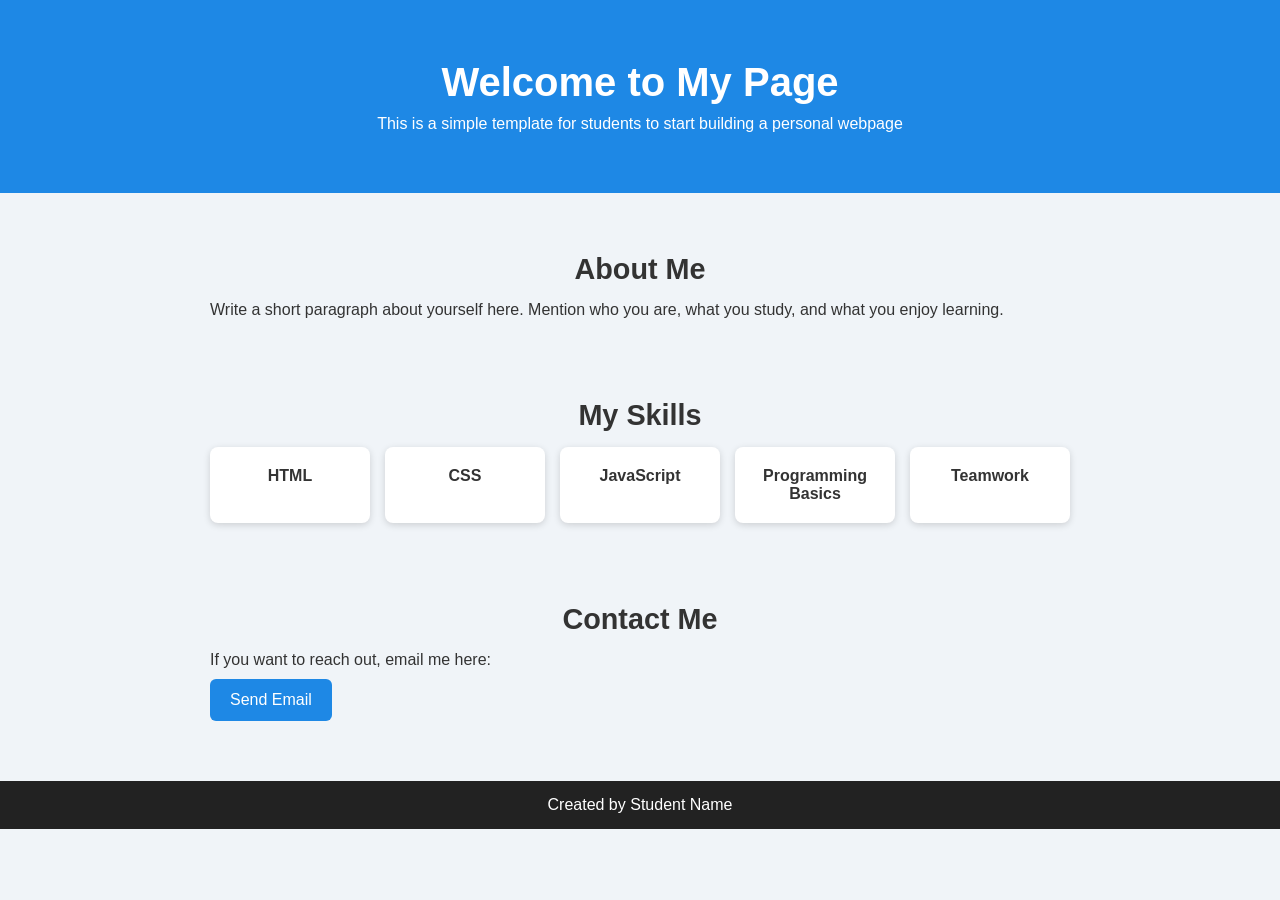
==== index.html @ f65c61c3 "Added template files" ====
<!DOCTYPE html>
<html lang="en">
<head>
<meta charset="UTF-8">
<meta name="viewport" content="width=device-width, initial-scale=1.0">
<title>My Personal Webpage</title>
<link rel="stylesheet" href="/css/styles.css">
</head>
<body>
 
    <header class="hero">
<h1>Welcome to My Page</h1>
<p>This is a simple template for students to start building a personal webpage</p>
</header>
 
    <section class="about">
<h2>About Me</h2>
<p>
            Write a short paragraph about yourself here. Mention who you are, what you study, and what you enjoy learning.
</p>
</section>
 
    <section class="skills">
<h2>My Skills</h2>
<div class="skill-grid">
<div class="skill-card">HTML</div>
<div class="skill-card">CSS</div>
<div class="skill-card">JavaScript</div>
<div class="skill-card">Programming Basics</div>
<div class="skill-card">Teamwork</div>
</div>
</section>
 
    <section class="contact">
<h2>Contact Me</h2>
<p>If you want to reach out, email me here:</p>
<a class="contact-btn" href="mailto:example@email.com">Send Email</a>
</section>
 
    <footer>
<p>Created by Student Name</p>
</footer>
 
</body>
</html>
---- css/styles.css ----
/* Reset */
* {
    margin: 0;
    padding: 0;
    box-sizing: border-box;
    font-family: Arial, sans-serif;
}
 
/* Body */
body {
    background: #f0f4f8;
    color: #333;
}
 
/* Hero section */
.hero {
    background: #1e88e5;
    color: white;
    padding: 60px 20px;
    text-align: center;
}
 
.hero h1 {
    font-size: 2.5rem;
    margin-bottom: 10px;
}
 
/* Sections */
section {
    max-width: 900px;
    margin: 40px auto;
    padding: 20px;
}
 
h2 {
    font-size: 1.8rem;
    margin-bottom: 15px;
    text-align: center;
}
 
/* Skills grid */
.skill-grid {
    display: grid;
    grid-template-columns: repeat(auto-fit, minmax(150px, 1fr));
    gap: 15px;
    margin-top: 15px;
}
 
.skill-card {
    background: white;
    border-radius: 8px;
    padding: 20px;
    text-align: center;
    font-weight: bold;
    box-shadow: 0 2px 7px rgba(0, 0, 0, 0.15);
    transition: transform 0.3s ease;
}
 
.skill-card:hover {
    transform: scale(1.05);
}
 
/* Contact button */
.contact-btn {
    display: inline-block;
    background: #1e88e5;
    color: white;
    padding: 12px 20px;
    margin-top: 10px;
    text-decoration: none;
    border-radius: 6px;
    transition: background 0.3s ease;
}
 
.contact-btn:hover {
    background: #0d47a1;
}
 
/* Footer */
footer {
    text-align: center;
    background: #222;
    color: white;
    padding: 15px;
    margin-top: 40px;
}
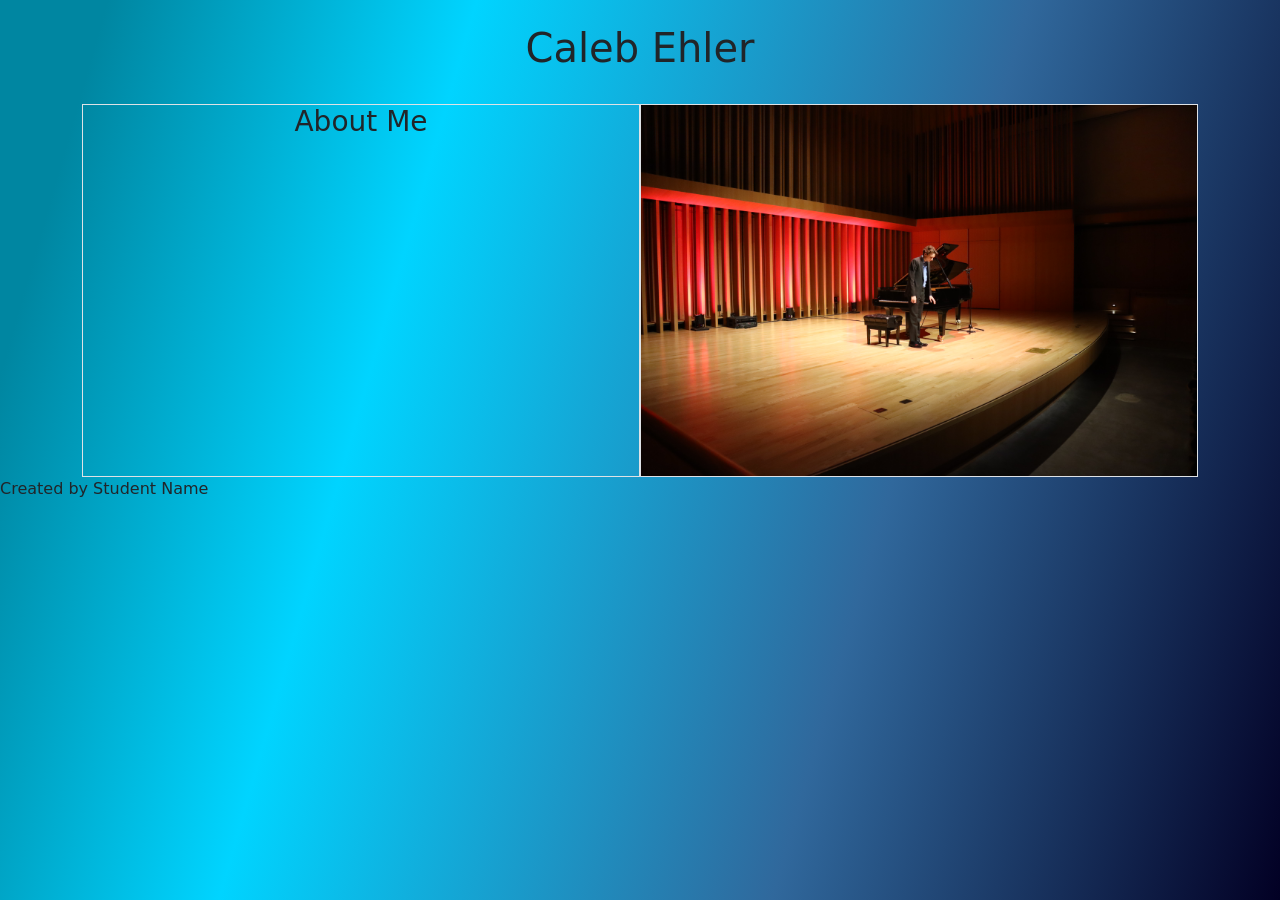
==== commit df040499: "Added bootstrap" ====
--- a/index.html
+++ b/index.html
@@ -3,43 +3,34 @@
 <head>
 <meta charset="UTF-8">
 <meta name="viewport" content="width=device-width, initial-scale=1.0">
-<title>My Personal Webpage</title>
+<title>Caleb Ehler</title>
+<link rel="stylesheet" href="/bootstrap-5.3.8-dist/css/bootstrap.min.css">
 <link rel="stylesheet" href="/css/styles.css">
 </head>
 <body>
  
-    <header class="hero">
-<h1>Welcome to My Page</h1>
-<p>This is a simple template for students to start building a personal webpage</p>
-</header>
- 
-    <section class="about">
-<h2>About Me</h2>
-<p>
-            Write a short paragraph about yourself here. Mention who you are, what you study, and what you enjoy learning.
-</p>
-</section>
- 
-    <section class="skills">
-<h2>My Skills</h2>
-<div class="skill-grid">
-<div class="skill-card">HTML</div>
-<div class="skill-card">CSS</div>
-<div class="skill-card">JavaScript</div>
-<div class="skill-card">Programming Basics</div>
-<div class="skill-card">Teamwork</div>
-</div>
-</section>
- 
-    <section class="contact">
-<h2>Contact Me</h2>
-<p>If you want to reach out, email me here:</p>
-<a class="contact-btn" href="mailto:example@email.com">Send Email</a>
-</section>
- 
+    <header class="container d-flex justify-content-center p-4">
+        <h1 class="h1">Caleb Ehler</h1>
+    </header>
+    
+    <section id="about" class="container d-flex">
+        <div class="col-md-6 border text-center">
+            <h3>About Me</h3>
+        </div>
+
+        <div class="col-md-6 border">
+            <img src="/images/MONEYSHOT.JPG" class="img-fluid">
+        </div>
+    </section>
+
+    <section>
+        
+    </section>
+
+
     <footer>
-<p>Created by Student Name</p>
-</footer>
+        <p>Created by Student Name</p>
+    </footer>
  
 </body>
 </html>
--- a/css/styles.css
+++ b/css/styles.css
@@ -1,86 +1,5 @@
-/* Reset */
-* {
-    margin: 0;
-    padding: 0;
-    box-sizing: border-box;
-    font-family: Arial, sans-serif;
+body{
+    background: #0086a1;
+    background: linear-gradient(106deg, rgba(0, 134, 161, 1) 7%, rgba(0, 212, 255, 1) 31%, rgba(48, 104, 156, 1) 67%, rgba(2, 0, 36, 1) 100%);
+    height: 100vh;
 }
- 
-/* Body */
-body {
-    background: #f0f4f8;
-    color: #333;
-}
- 
-/* Hero section */
-.hero {
-    background: #1e88e5;
-    color: white;
-    padding: 60px 20px;
-    text-align: center;
-}
- 
-.hero h1 {
-    font-size: 2.5rem;
-    margin-bottom: 10px;
-}
- 
-/* Sections */
-section {
-    max-width: 900px;
-    margin: 40px auto;
-    padding: 20px;
-}
- 
-h2 {
-    font-size: 1.8rem;
-    margin-bottom: 15px;
-    text-align: center;
-}
- 
-/* Skills grid */
-.skill-grid {
-    display: grid;
-    grid-template-columns: repeat(auto-fit, minmax(150px, 1fr));
-    gap: 15px;
-    margin-top: 15px;
-}
- 
-.skill-card {
-    background: white;
-    border-radius: 8px;
-    padding: 20px;
-    text-align: center;
-    font-weight: bold;
-    box-shadow: 0 2px 7px rgba(0, 0, 0, 0.15);
-    transition: transform 0.3s ease;
-}
- 
-.skill-card:hover {
-    transform: scale(1.05);
-}
- 
-/* Contact button */
-.contact-btn {
-    display: inline-block;
-    background: #1e88e5;
-    color: white;
-    padding: 12px 20px;
-    margin-top: 10px;
-    text-decoration: none;
-    border-radius: 6px;
-    transition: background 0.3s ease;
-}
- 
-.contact-btn:hover {
-    background: #0d47a1;
-}
- 
-/* Footer */
-footer {
-    text-align: center;
-    background: #222;
-    color: white;
-    padding: 15px;
-    margin-top: 40px;
-}
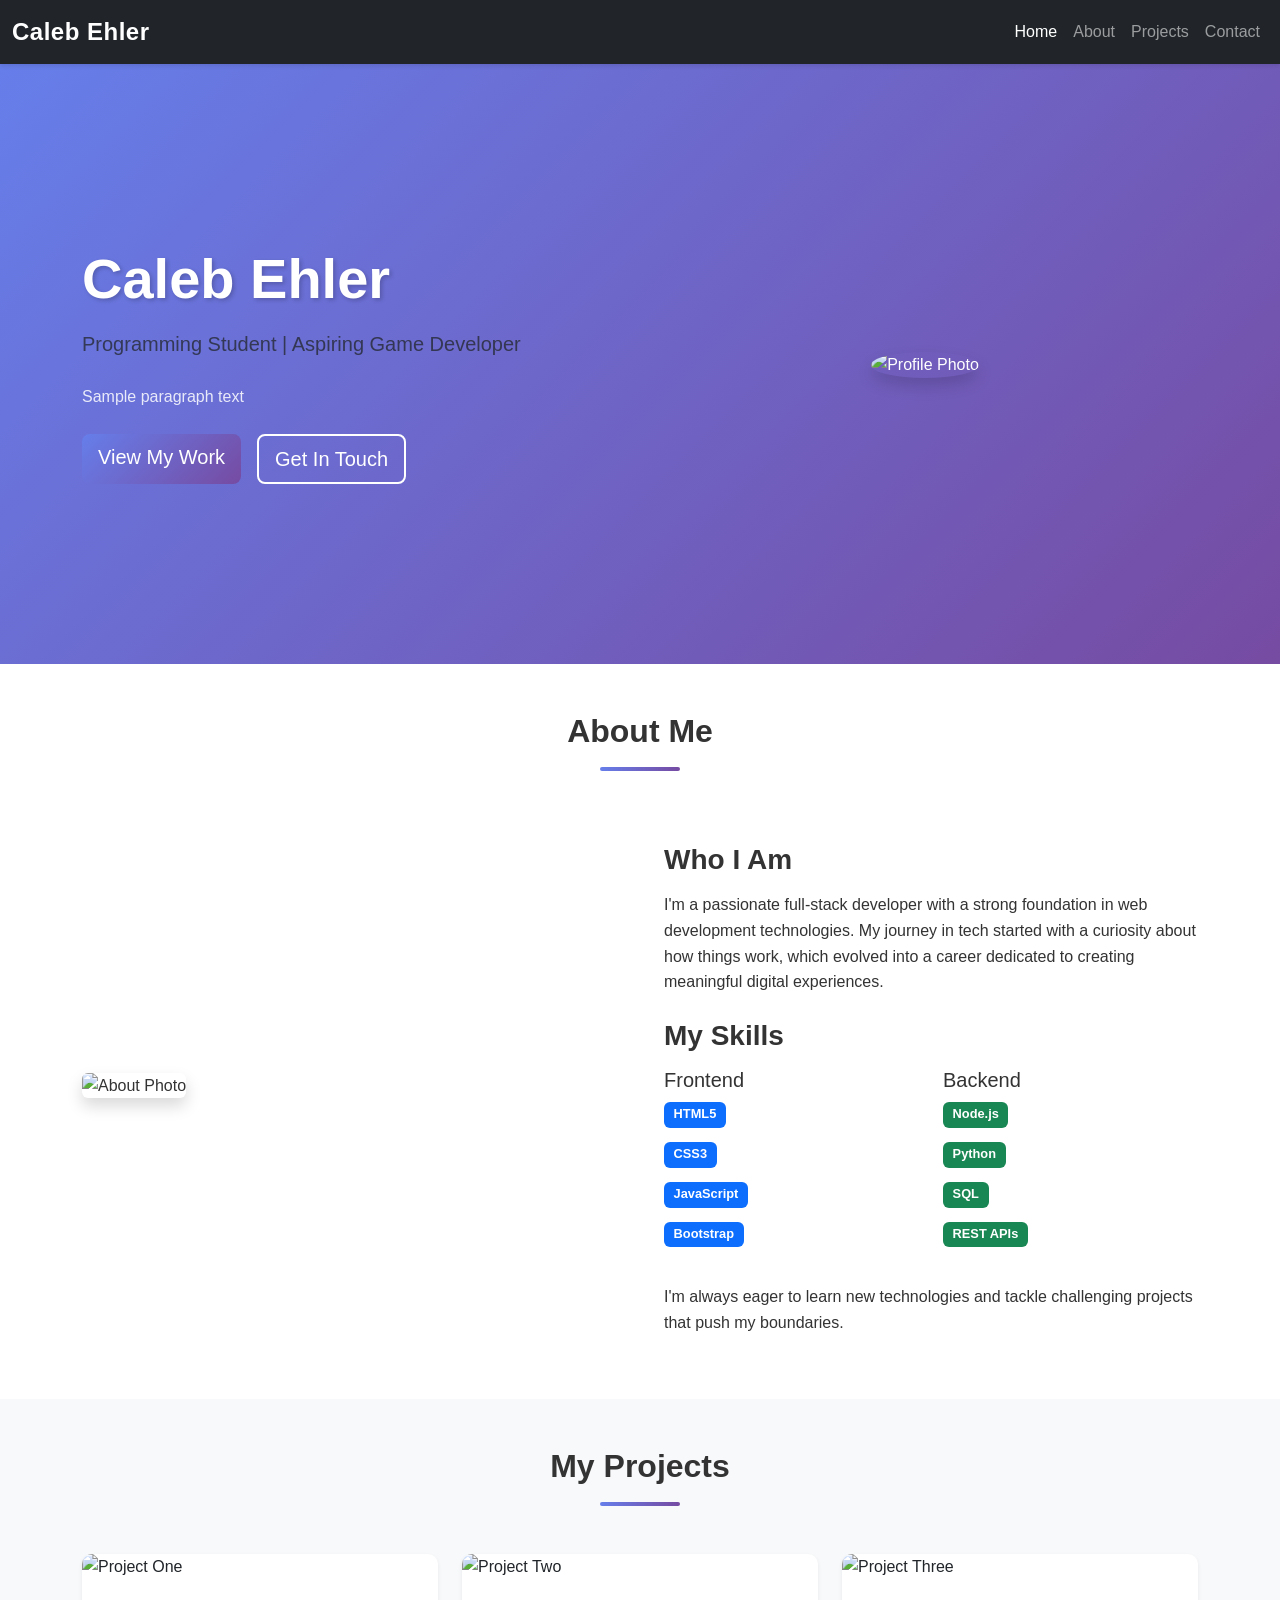
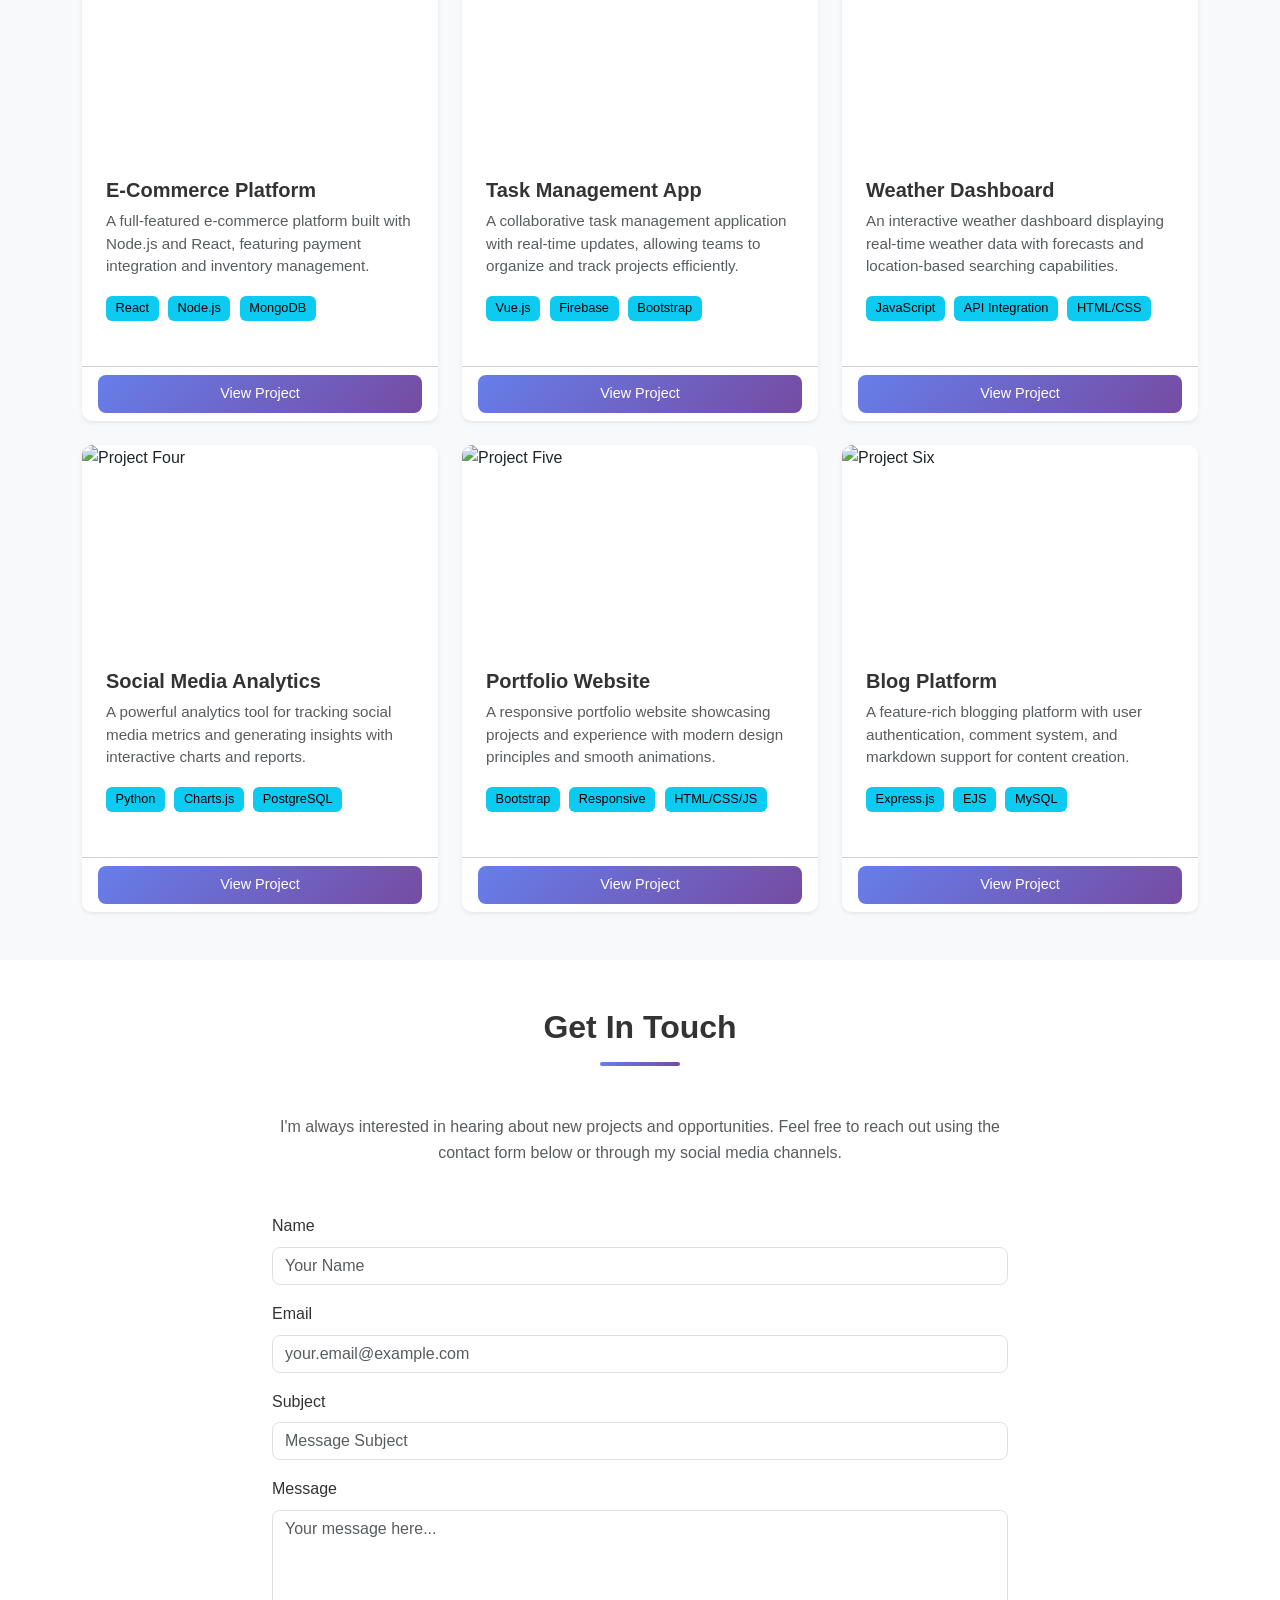
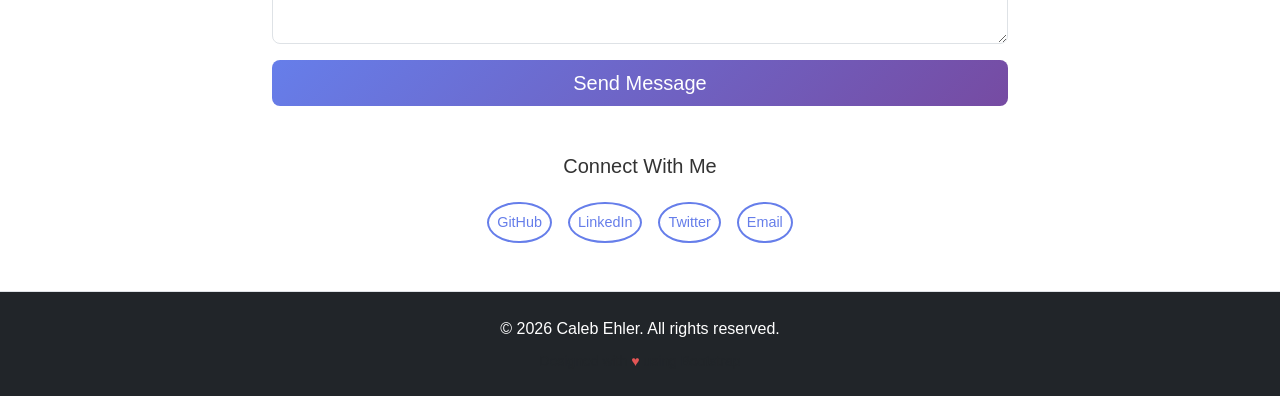
==== commit 34efc267: "Redesigned homepage template" ====
--- a/index.html
+++ b/index.html
@@ -1,36 +1,281 @@
 <!DOCTYPE html>
 <html lang="en">
 <head>
-<meta charset="UTF-8">
-<meta name="viewport" content="width=device-width, initial-scale=1.0">
-<title>Caleb Ehler</title>
-<link rel="stylesheet" href="/bootstrap-5.3.8-dist/css/bootstrap.min.css">
-<link rel="stylesheet" href="/css/styles.css">
+    <meta charset="UTF-8">
+    <meta name="viewport" content="width=device-width, initial-scale=1.0">
+    <title>Caleb Ehler</title>
+    <link rel="stylesheet" href="/bootstrap-5.3.8-dist/css/bootstrap.min.css">
+    <link rel="stylesheet" href="/css/styles.css">
 </head>
 <body>
- 
-    <header class="container d-flex justify-content-center p-4">
-        <h1 class="h1">Caleb Ehler</h1>
-    </header>
-    
-    <section id="about" class="container d-flex">
-        <div class="col-md-6 border text-center">
-            <h3>About Me</h3>
-        </div>
-
-        <div class="col-md-6 border">
-            <img src="/images/MONEYSHOT.JPG" class="img-fluid">
-        </div>
-    </section>
-
-    <section>
-        
-    </section>
-
-
-    <footer>
-        <p>Created by Student Name</p>
+    <!-- Navigation -->
+    <nav class="navbar navbar-expand-lg navbar-dark bg-dark sticky-top">
+        <div class="container-fluid">
+            <a class="navbar-brand fw-bold" href="#">Caleb Ehler</a>
+            <button class="navbar-toggler" type="button" data-bs-toggle="collapse" data-bs-target="#navbarNav" aria-controls="navbarNav" aria-expanded="false" aria-label="Toggle navigation">
+                <span class="navbar-toggler-icon"></span>
+            </button>
+            <div class="collapse navbar-collapse" id="navbarNav">
+                <ul class="navbar-nav ms-auto">
+                    <li class="nav-item">
+                        <a class="nav-link active" aria-current="page" href="#home">Home</a>
+                    </li>
+                    <li class="nav-item">
+                        <a class="nav-link" href="#about">About</a>
+                    </li>
+                    <li class="nav-item">
+                        <a class="nav-link" href="#projects">Projects</a>
+                    </li>
+                    <li class="nav-item">
+                        <a class="nav-link" href="#contact">Contact</a>
+                    </li>
+                </ul>
+            </div>
+        </div>
+    </nav>
+
+    <!-- Hero Section -->
+    <section id="home" class="py-5 bg-light">
+        <div class="container">
+            <div class="row align-items-center">
+                <div class="col-lg-6 mb-4 mb-lg-0">
+                    <h1 class="display-4 fw-bold mb-3">Caleb Ehler</h1>
+                    <p class="lead text-muted mb-4">Programming Student | Aspiring Game Developer</p>
+                    <p class="mb-4">Sample paragraph text</p>
+                    <div class="d-flex gap-3">
+                        <a href="#projects" class="btn btn-primary btn-lg">View My Work</a>
+                        <a href="#contact" class="btn btn-outline-primary btn-lg">Get In Touch</a>
+                    </div>
+                </div>
+                <div class="col-lg-6 text-center">
+                    <img src="https://via.placeholder.com/400x400?text=Profile+Photo" alt="Profile Photo" class="img-fluid rounded-circle shadow" style="max-width: 400px;">
+                </div>
+            </div>
+        </div>
+    </section>
+
+    <!-- About Section -->
+    <section id="about" class="py-5">
+        <div class="container">
+            <h2 class="text-center mb-5 fw-bold">About Me</h2>
+            <div class="row align-items-center">
+                <div class="col-lg-6 mb-4 mb-lg-0">
+                    <img src="https://via.placeholder.com/500x350?text=About+Photo" alt="About Photo" class="img-fluid rounded shadow">
+                </div>
+                <div class="col-lg-6 ps-lg-4">
+                    <h3 class="mb-3">Who I Am</h3>
+                    <p class="mb-3">I'm a passionate full-stack developer with a strong foundation in web development technologies. My journey in tech started with a curiosity about how things work, which evolved into a career dedicated to creating meaningful digital experiences.</p>
+                    
+                    <h3 class="mb-3">My Skills</h3>
+                    <div class="row mb-3">
+                        <div class="col-md-6">
+                            <h5>Frontend</h5>
+                            <ul class="list-unstyled">
+                                <li><span class="badge bg-primary">HTML5</span></li>
+                                <li><span class="badge bg-primary">CSS3</span></li>
+                                <li><span class="badge bg-primary">JavaScript</span></li>
+                                <li><span class="badge bg-primary">Bootstrap</span></li>
+                            </ul>
+                        </div>
+                        <div class="col-md-6">
+                            <h5>Backend</h5>
+                            <ul class="list-unstyled">
+                                <li><span class="badge bg-success">Node.js</span></li>
+                                <li><span class="badge bg-success">Python</span></li>
+                                <li><span class="badge bg-success">SQL</span></li>
+                                <li><span class="badge bg-success">REST APIs</span></li>
+                            </ul>
+                        </div>
+                    </div>
+
+                    <p>I'm always eager to learn new technologies and tackle challenging projects that push my boundaries.</p>
+                </div>
+            </div>
+        </div>
+    </section>
+
+    <!-- Projects Section -->
+    <section id="projects" class="py-5 bg-light">
+        <div class="container">
+            <h2 class="text-center mb-5 fw-bold">My Projects</h2>
+            <div class="row g-4">
+                <!-- Project 1 -->
+                <div class="col-md-6 col-lg-4">
+                    <div class="card h-100 shadow-sm hover-shadow transition">
+                        <img src="https://via.placeholder.com/400x250?text=Project+One" class="card-img-top" alt="Project One">
+                        <div class="card-body">
+                            <h5 class="card-title">E-Commerce Platform</h5>
+                            <p class="card-text text-muted">A full-featured e-commerce platform built with Node.js and React, featuring payment integration and inventory management.</p>
+                            <div class="mb-3">
+                                <span class="badge bg-info">React</span>
+                                <span class="badge bg-info">Node.js</span>
+                                <span class="badge bg-info">MongoDB</span>
+                            </div>
+                        </div>
+                        <div class="card-footer bg-transparent">
+                            <a href="#" class="btn btn-primary btn-sm w-100">View Project</a>
+                        </div>
+                    </div>
+                </div>
+
+                <!-- Project 2 -->
+                <div class="col-md-6 col-lg-4">
+                    <div class="card h-100 shadow-sm hover-shadow transition">
+                        <img src="https://via.placeholder.com/400x250?text=Project+Two" class="card-img-top" alt="Project Two">
+                        <div class="card-body">
+                            <h5 class="card-title">Task Management App</h5>
+                            <p class="card-text text-muted">A collaborative task management application with real-time updates, allowing teams to organize and track projects efficiently.</p>
+                            <div class="mb-3">
+                                <span class="badge bg-info">Vue.js</span>
+                                <span class="badge bg-info">Firebase</span>
+                                <span class="badge bg-info">Bootstrap</span>
+                            </div>
+                        </div>
+                        <div class="card-footer bg-transparent">
+                            <a href="#" class="btn btn-primary btn-sm w-100">View Project</a>
+                        </div>
+                    </div>
+                </div>
+
+                <!-- Project 3 -->
+                <div class="col-md-6 col-lg-4">
+                    <div class="card h-100 shadow-sm hover-shadow transition">
+                        <img src="https://via.placeholder.com/400x250?text=Project+Three" class="card-img-top" alt="Project Three">
+                        <div class="card-body">
+                            <h5 class="card-title">Weather Dashboard</h5>
+                            <p class="card-text text-muted">An interactive weather dashboard displaying real-time weather data with forecasts and location-based searching capabilities.</p>
+                            <div class="mb-3">
+                                <span class="badge bg-info">JavaScript</span>
+                                <span class="badge bg-info">API Integration</span>
+                                <span class="badge bg-info">HTML/CSS</span>
+                            </div>
+                        </div>
+                        <div class="card-footer bg-transparent">
+                            <a href="#" class="btn btn-primary btn-sm w-100">View Project</a>
+                        </div>
+                    </div>
+                </div>
+
+                <!-- Project 4 -->
+                <div class="col-md-6 col-lg-4">
+                    <div class="card h-100 shadow-sm hover-shadow transition">
+                        <img src="https://via.placeholder.com/400x250?text=Project+Four" class="card-img-top" alt="Project Four">
+                        <div class="card-body">
+                            <h5 class="card-title">Social Media Analytics</h5>
+                            <p class="card-text text-muted">A powerful analytics tool for tracking social media metrics and generating insights with interactive charts and reports.</p>
+                            <div class="mb-3">
+                                <span class="badge bg-info">Python</span>
+                                <span class="badge bg-info">Charts.js</span>
+                                <span class="badge bg-info">PostgreSQL</span>
+                            </div>
+                        </div>
+                        <div class="card-footer bg-transparent">
+                            <a href="#" class="btn btn-primary btn-sm w-100">View Project</a>
+                        </div>
+                    </div>
+                </div>
+
+                <!-- Project 5 -->
+                <div class="col-md-6 col-lg-4">
+                    <div class="card h-100 shadow-sm hover-shadow transition">
+                        <img src="https://via.placeholder.com/400x250?text=Project+Five" class="card-img-top" alt="Project Five">
+                        <div class="card-body">
+                            <h5 class="card-title">Portfolio Website</h5>
+                            <p class="card-text text-muted">A responsive portfolio website showcasing projects and experience with modern design principles and smooth animations.</p>
+                            <div class="mb-3">
+                                <span class="badge bg-info">Bootstrap</span>
+                                <span class="badge bg-info">Responsive</span>
+                                <span class="badge bg-info">HTML/CSS/JS</span>
+                            </div>
+                        </div>
+                        <div class="card-footer bg-transparent">
+                            <a href="#" class="btn btn-primary btn-sm w-100">View Project</a>
+                        </div>
+                    </div>
+                </div>
+
+                <!-- Project 6 -->
+                <div class="col-md-6 col-lg-4">
+                    <div class="card h-100 shadow-sm hover-shadow transition">
+                        <img src="https://via.placeholder.com/400x250?text=Project+Six" class="card-img-top" alt="Project Six">
+                        <div class="card-body">
+                            <h5 class="card-title">Blog Platform</h5>
+                            <p class="card-text text-muted">A feature-rich blogging platform with user authentication, comment system, and markdown support for content creation.</p>
+                            <div class="mb-3">
+                                <span class="badge bg-info">Express.js</span>
+                                <span class="badge bg-info">EJS</span>
+                                <span class="badge bg-info">MySQL</span>
+                            </div>
+                        </div>
+                        <div class="card-footer bg-transparent">
+                            <a href="#" class="btn btn-primary btn-sm w-100">View Project</a>
+                        </div>
+                    </div>
+                </div>
+            </div>
+        </div>
+    </section>
+
+    <!-- Contact Section -->
+    <section id="contact" class="py-5">
+        <div class="container">
+            <h2 class="text-center mb-5 fw-bold">Get In Touch</h2>
+            <div class="row justify-content-center">
+                <div class="col-lg-8">
+                    <p class="text-center text-muted mb-5">I'm always interested in hearing about new projects and opportunities. Feel free to reach out using the contact form below or through my social media channels.</p>
+                    
+                    <form>
+                        <div class="mb-3">
+                            <label for="name" class="form-label">Name</label>
+                            <input type="text" class="form-control" id="name" placeholder="Your Name" required>
+                        </div>
+                        <div class="mb-3">
+                            <label for="email" class="form-label">Email</label>
+                            <input type="email" class="form-control" id="email" placeholder="your.email@example.com" required>
+                        </div>
+                        <div class="mb-3">
+                            <label for="subject" class="form-label">Subject</label>
+                            <input type="text" class="form-control" id="subject" placeholder="Message Subject" required>
+                        </div>
+                        <div class="mb-3">
+                            <label for="message" class="form-label">Message</label>
+                            <textarea class="form-control" id="message" rows="5" placeholder="Your message here..." required></textarea>
+                        </div>
+                        <div class="d-grid">
+                            <button type="submit" class="btn btn-primary btn-lg">Send Message</button>
+                        </div>
+                    </form>
+
+                    <div class="text-center mt-5">
+                        <h5 class="mb-4">Connect With Me</h5>
+                        <div class="d-flex gap-3 justify-content-center">
+                            <a href="#" class="btn btn-outline-primary btn-sm rounded-circle p-2" title="GitHub">
+                                <i class="fab fa-github"></i> GitHub
+                            </a>
+                            <a href="#" class="btn btn-outline-primary btn-sm rounded-circle p-2" title="LinkedIn">
+                                <i class="fab fa-linkedin"></i> LinkedIn
+                            </a>
+                            <a href="#" class="btn btn-outline-primary btn-sm rounded-circle p-2" title="Twitter">
+                                <i class="fab fa-twitter"></i> Twitter
+                            </a>
+                            <a href="mailto:caleb@example.com" class="btn btn-outline-primary btn-sm rounded-circle p-2" title="Email">
+                                <i class="fas fa-envelope"></i> Email
+                            </a>
+                        </div>
+                    </div>
+                </div>
+            </div>
+        </div>
+    </section>
+
+    <!-- Footer -->
+    <footer class="bg-dark text-white py-4 text-center">
+        <div class="container">
+            <p class="mb-0">&copy; 2026 Caleb Ehler. All rights reserved.</p>
+            <p class="small text-muted mt-2">Designed with <span style="color: #e25555;">♥</span> using Bootstrap</p>
+        </div>
     </footer>
- 
+
+    <script src="/bootstrap-5.3.8-dist/js/bootstrap.bundle.min.js"></script>
 </body>
 </html>
--- a/css/styles.css
+++ b/css/styles.css
@@ -1,5 +1,300 @@
-body{
-    background: #0086a1;
-    background: linear-gradient(106deg, rgba(0, 134, 161, 1) 7%, rgba(0, 212, 255, 1) 31%, rgba(48, 104, 156, 1) 67%, rgba(2, 0, 36, 1) 100%);
-    height: 100vh;
-}
+* {
+    margin: 0;
+    padding: 0;
+    box-sizing: border-box;
+}
+
+body {
+    font-family: 'Segoe UI', Tahoma, Geneva, Verdana, sans-serif;
+    line-height: 1.6;
+    color: #333;
+}
+
+/* Smooth scrolling */
+html {
+    scroll-behavior: smooth;
+}
+
+/* Navigation styling */
+.navbar {
+    box-shadow: 0 2px 4px rgba(0, 0, 0, 0.1);
+}
+
+.navbar-brand {
+    font-size: 1.5rem;
+    letter-spacing: 0.5px;
+}
+
+/* Hero section */
+#home {
+    min-height: 600px;
+    display: flex;
+    align-items: center;
+    background: linear-gradient(135deg, #667eea 0%, #764ba2 100%);
+    color: white;
+}
+
+#home h1 {
+    color: white;
+    text-shadow: 2px 2px 4px rgba(0, 0, 0, 0.2);
+}
+
+#home .lead {
+    color: rgba(255, 255, 255, 0.9);
+}
+
+#home p {
+    color: rgba(255, 255, 255, 0.85);
+}
+
+#home .btn-outline-primary {
+    color: white;
+    border-color: white;
+}
+
+#home .btn-outline-primary:hover {
+    background-color: white;
+    color: #667eea;
+    border-color: white;
+}
+
+/* Section styling */
+section {
+    padding-top: 60px;
+    padding-bottom: 60px;
+}
+
+h2 {
+    color: #333;
+    position: relative;
+    padding-bottom: 20px;
+}
+
+h2::after {
+    content: '';
+    position: absolute;
+    bottom: 0;
+    left: 50%;
+    transform: translateX(-50%);
+    width: 80px;
+    height: 4px;
+    background: linear-gradient(90deg, #667eea 0%, #764ba2 100%);
+    border-radius: 2px;
+}
+
+/* Card hover effect */
+.card {
+    border: none;
+    border-radius: 10px;
+    overflow: hidden;
+    transition: all 0.3s ease;
+}
+
+.card:hover {
+    transform: translateY(-10px);
+    box-shadow: 0 15px 40px rgba(0, 0, 0, 0.15) !important;
+}
+
+.card-img-top {
+    height: 200px;
+    object-fit: cover;
+    transition: transform 0.3s ease;
+}
+
+.card:hover .card-img-top {
+    transform: scale(1.05);
+}
+
+.card-body {
+    padding: 1.5rem;
+}
+
+.card-title {
+    font-weight: 600;
+    color: #333;
+}
+
+.card-text {
+    font-size: 0.95rem;
+    line-height: 1.5;
+}
+
+.badge {
+    font-size: 0.8rem;
+    padding: 0.4rem 0.6rem;
+    margin-right: 0.3rem;
+    margin-bottom: 0.3rem;
+}
+
+.badge.bg-info {
+    background-color: #0dcaf0 !important;
+    color: #000;
+    font-weight: 500;
+}
+
+/* About section */
+#about {
+    background-color: #fff;
+}
+
+#about img {
+    max-width: 100%;
+    object-fit: cover;
+}
+
+#about h3 {
+    color: #333;
+    font-weight: 600;
+    margin-top: 1.5rem;
+    margin-bottom: 1rem;
+}
+
+#about ul li {
+    margin-bottom: 0.5rem;
+}
+
+/* Projects section */
+#projects {
+    background-color: #f8f9fa;
+}
+
+/* Contact section */
+#contact {
+    background-color: #fff;
+}
+
+.form-control,
+.form-label {
+    color: #333;
+}
+
+.form-control {
+    border-radius: 8px;
+    border: 1px solid #dee2e6;
+    transition: all 0.3s ease;
+}
+
+.form-control:focus {
+    border-color: #667eea;
+    box-shadow: 0 0 0 0.2rem rgba(102, 126, 234, 0.25);
+}
+
+.btn {
+    border-radius: 8px;
+    font-weight: 500;
+    transition: all 0.3s ease;
+}
+
+.btn-primary {
+    background: linear-gradient(135deg, #667eea 0%, #764ba2 100%);
+    border: none;
+}
+
+.btn-primary:hover {
+    background: linear-gradient(135deg, #5568d3 0%, #653a94 100%);
+    transform: translateY(-2px);
+    box-shadow: 0 8px 20px rgba(102, 126, 234, 0.3);
+}
+
+.btn-outline-primary {
+    border-width: 2px;
+    color: #667eea;
+    border-color: #667eea;
+}
+
+.btn-outline-primary:hover {
+    background-color: #667eea;
+    border-color: #667eea;
+    transform: translateY(-2px);
+}
+
+.btn-sm {
+    padding: 0.5rem 1rem;
+    font-size: 0.9rem;
+}
+
+/* Footer */
+footer {
+    background-color: #1a1a1a;
+    border-top: 1px solid #dee2e6;
+}
+
+footer p {
+    margin-bottom: 0;
+}
+
+/* Utility classes */
+.transition {
+    transition: all 0.3s ease;
+}
+
+.hover-shadow:hover {
+    box-shadow: 0 10px 25px rgba(0, 0, 0, 0.1) !important;
+}
+
+/* Responsive adjustments */
+@media (max-width: 768px) {
+    #home {
+        min-height: auto;
+        padding: 40px 0;
+    }
+
+    #home h1 {
+        font-size: 2.5rem;
+    }
+
+    .card {
+        margin-bottom: 1rem;
+    }
+
+    h2::after {
+        width: 60px;
+    }
+
+    section {
+        padding-top: 40px;
+        padding-bottom: 40px;
+    }
+}
+
+@media (max-width: 576px) {
+    #home h1 {
+        font-size: 1.75rem;
+    }
+
+    .navbar-brand {
+        font-size: 1.25rem;
+    }
+
+    section {
+        padding-top: 30px;
+        padding-bottom: 30px;
+    }
+}
+
+/* Accessibility improvements */
+a:focus {
+    outline: 2px solid #667eea;
+    outline-offset: 2px;
+}
+
+button:focus {
+    outline: 2px solid #667eea;
+    outline-offset: 2px;
+}
+
+/* Animation */
+@keyframes fadeInUp {
+    from {
+        opacity: 0;
+        transform: translateY(30px);
+    }
+    to {
+        opacity: 1;
+        transform: translateY(0);
+    }
+}
+
+.card {
+    animation: fadeInUp 0.6s ease;
+}
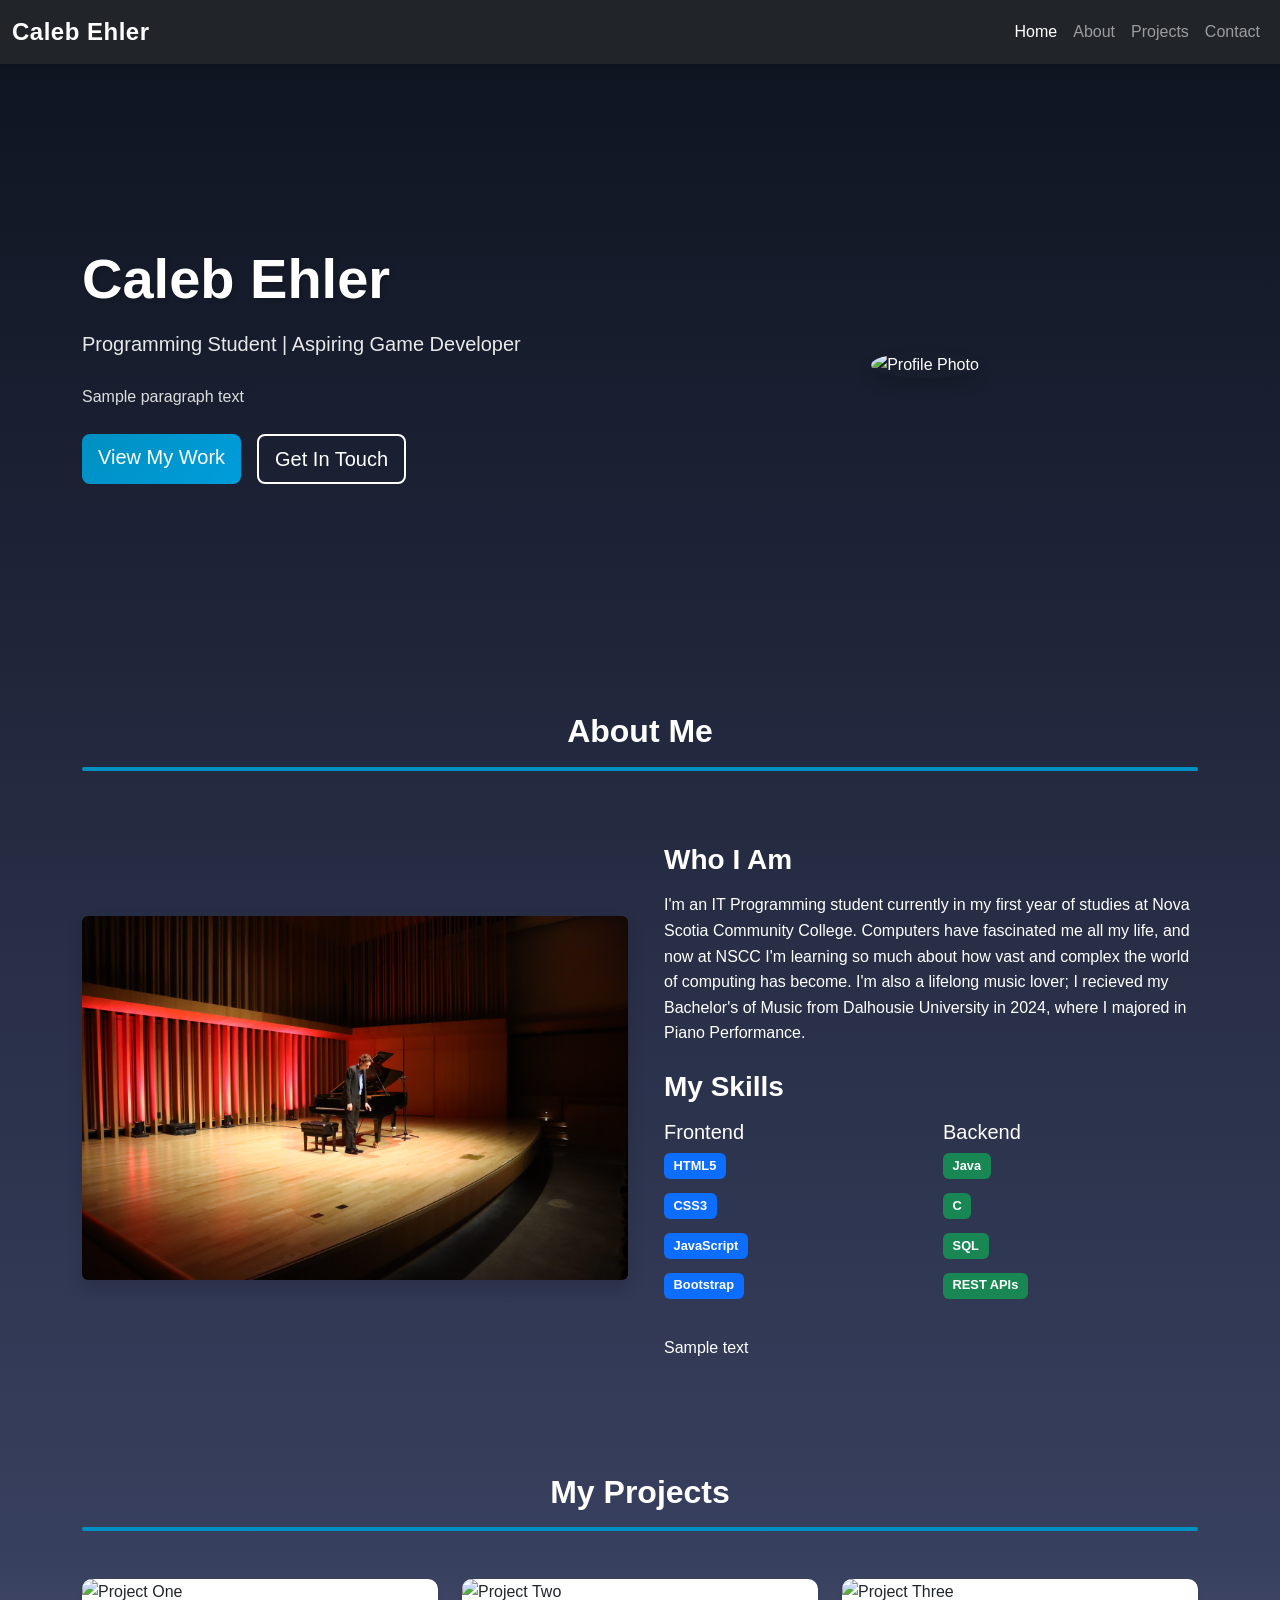
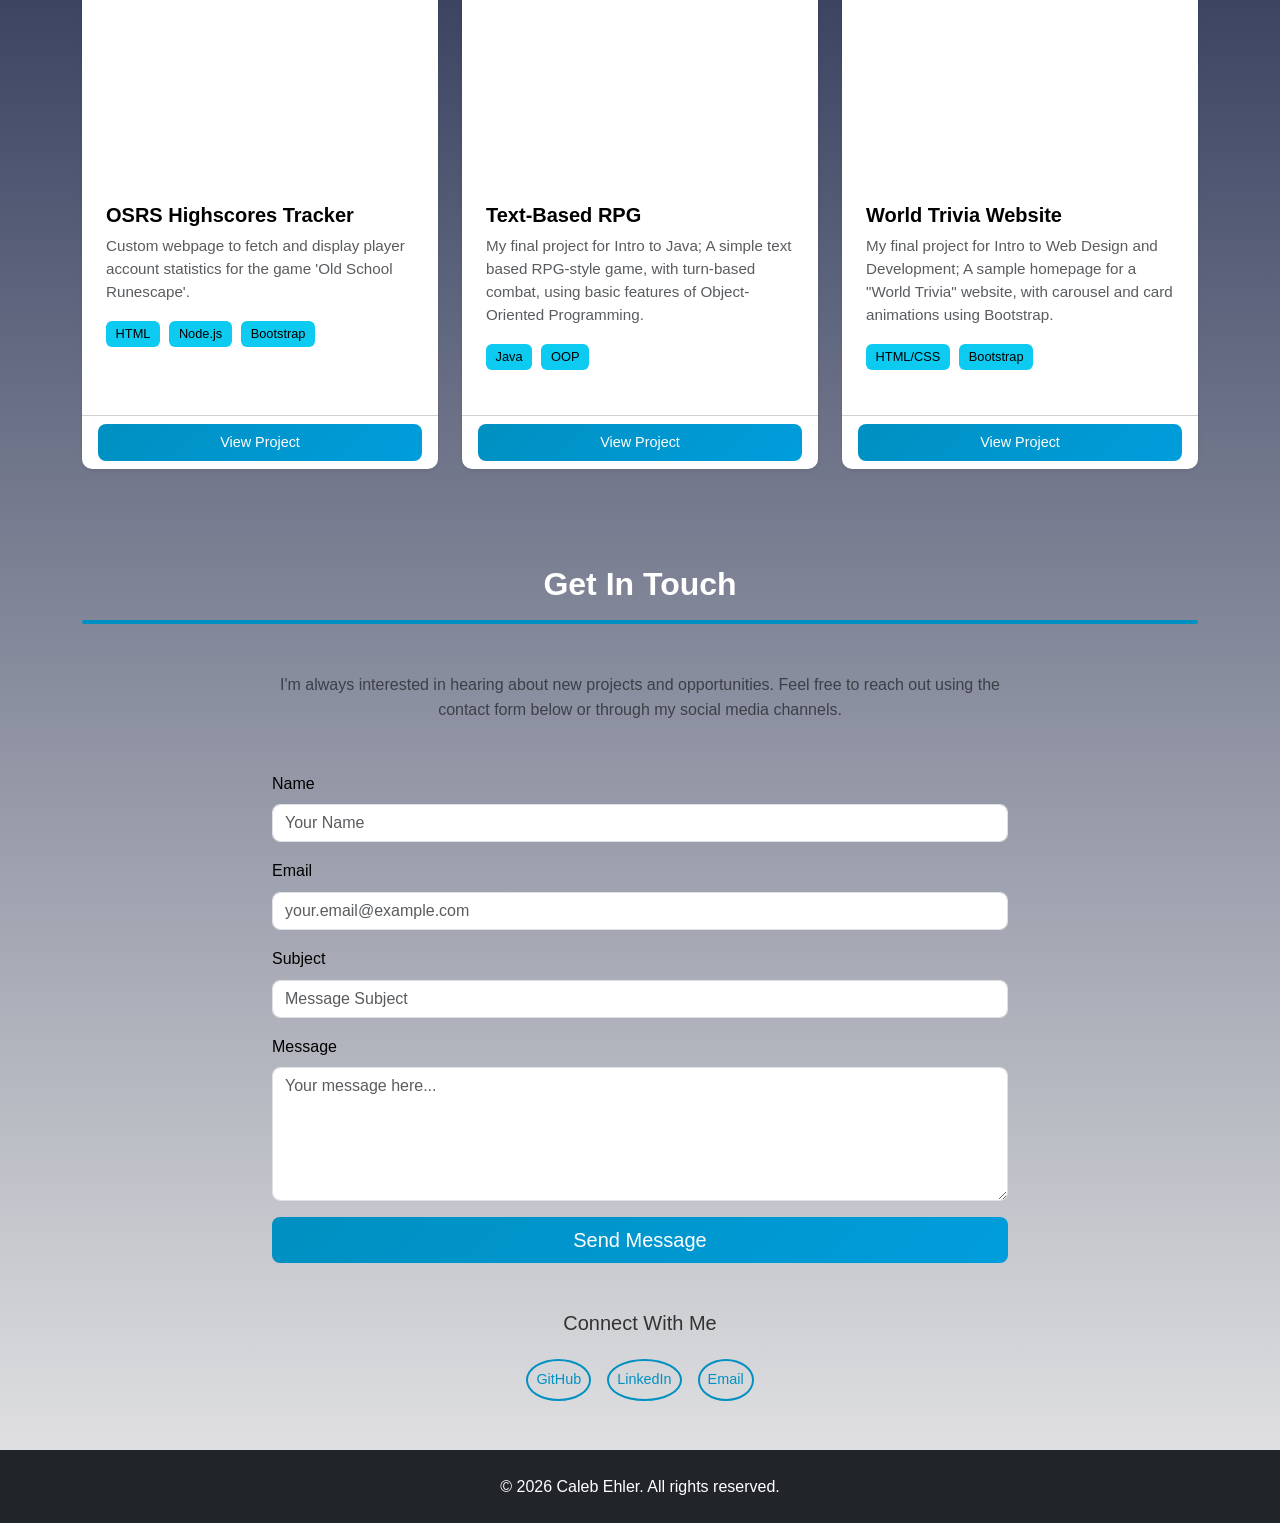
==== commit d0d59a30: "Changed colour scheme and added form submission functionality" ====
--- a/index.html
+++ b/index.html
@@ -35,12 +35,12 @@
     </nav>
 
     <!-- Hero Section -->
-    <section id="home" class="py-5 bg-light">
+    <section id="home" class="py-5">
         <div class="container">
             <div class="row align-items-center">
                 <div class="col-lg-6 mb-4 mb-lg-0">
                     <h1 class="display-4 fw-bold mb-3">Caleb Ehler</h1>
-                    <p class="lead text-muted mb-4">Programming Student | Aspiring Game Developer</p>
+                    <p class="lead mb-4">Programming Student | Aspiring Game Developer</p>
                     <p class="mb-4">Sample paragraph text</p>
                     <div class="d-flex gap-3">
                         <a href="#projects" class="btn btn-primary btn-lg">View My Work</a>
@@ -60,11 +60,11 @@
             <h2 class="text-center mb-5 fw-bold">About Me</h2>
             <div class="row align-items-center">
                 <div class="col-lg-6 mb-4 mb-lg-0">
-                    <img src="https://via.placeholder.com/500x350?text=About+Photo" alt="About Photo" class="img-fluid rounded shadow">
+                    <img src="/images/MONEYSHOT.JPG" alt="About Photo" class="img-fluid rounded shadow">
                 </div>
                 <div class="col-lg-6 ps-lg-4">
                     <h3 class="mb-3">Who I Am</h3>
-                    <p class="mb-3">I'm a passionate full-stack developer with a strong foundation in web development technologies. My journey in tech started with a curiosity about how things work, which evolved into a career dedicated to creating meaningful digital experiences.</p>
+                    <p class="mb-3">I'm an IT Programming student currently in my first year of studies at Nova Scotia Community College. Computers have fascinated me all my life, and now at NSCC I'm learning so much about how vast and complex the world of computing has become.  I'm also a lifelong music lover; I recieved my Bachelor's of Music from Dalhousie University in 2024, where I majored in Piano Performance.</p>
                     
                     <h3 class="mb-3">My Skills</h3>
                     <div class="row mb-3">
@@ -80,22 +80,22 @@
                         <div class="col-md-6">
                             <h5>Backend</h5>
                             <ul class="list-unstyled">
-                                <li><span class="badge bg-success">Node.js</span></li>
-                                <li><span class="badge bg-success">Python</span></li>
+                                <li><span class="badge bg-success">Java</span></li>
+                                <li><span class="badge bg-success">C</span></li>
                                 <li><span class="badge bg-success">SQL</span></li>
                                 <li><span class="badge bg-success">REST APIs</span></li>
                             </ul>
                         </div>
                     </div>
 
-                    <p>I'm always eager to learn new technologies and tackle challenging projects that push my boundaries.</p>
+                    <p>Sample text</p>
                 </div>
             </div>
         </div>
     </section>
 
     <!-- Projects Section -->
-    <section id="projects" class="py-5 bg-light">
+    <section id="projects" class="py-5">
         <div class="container">
             <h2 class="text-center mb-5 fw-bold">My Projects</h2>
             <div class="row g-4">
@@ -104,12 +104,12 @@
                     <div class="card h-100 shadow-sm hover-shadow transition">
                         <img src="https://via.placeholder.com/400x250?text=Project+One" class="card-img-top" alt="Project One">
                         <div class="card-body">
-                            <h5 class="card-title">E-Commerce Platform</h5>
-                            <p class="card-text text-muted">A full-featured e-commerce platform built with Node.js and React, featuring payment integration and inventory management.</p>
+                            <h5 class="card-title">OSRS Highscores Tracker</h5>
+                            <p class="card-text text-muted">Custom webpage to fetch and display player account statistics for the game 'Old School Runescape'.</p>
                             <div class="mb-3">
-                                <span class="badge bg-info">React</span>
+                                <span class="badge bg-info">HTML</span>
                                 <span class="badge bg-info">Node.js</span>
-                                <span class="badge bg-info">MongoDB</span>
+                                <span class="badge bg-info">Bootstrap</span>
                             </div>
                         </div>
                         <div class="card-footer bg-transparent">
@@ -123,12 +123,11 @@
                     <div class="card h-100 shadow-sm hover-shadow transition">
                         <img src="https://via.placeholder.com/400x250?text=Project+Two" class="card-img-top" alt="Project Two">
                         <div class="card-body">
-                            <h5 class="card-title">Task Management App</h5>
-                            <p class="card-text text-muted">A collaborative task management application with real-time updates, allowing teams to organize and track projects efficiently.</p>
+                            <h5 class="card-title">Text-Based RPG</h5>
+                            <p class="card-text text-muted">My final project for Intro to Java; A simple text based RPG-style game, with turn-based combat, using basic features of Object-Oriented Programming.</p>
                             <div class="mb-3">
-                                <span class="badge bg-info">Vue.js</span>
-                                <span class="badge bg-info">Firebase</span>
-                                <span class="badge bg-info">Bootstrap</span>
+                                <span class="badge bg-info">Java</span>
+                                <span class="badge bg-info">OOP</span>
                             </div>
                         </div>
                         <div class="card-footer bg-transparent">
@@ -142,69 +141,12 @@
                     <div class="card h-100 shadow-sm hover-shadow transition">
                         <img src="https://via.placeholder.com/400x250?text=Project+Three" class="card-img-top" alt="Project Three">
                         <div class="card-body">
-                            <h5 class="card-title">Weather Dashboard</h5>
-                            <p class="card-text text-muted">An interactive weather dashboard displaying real-time weather data with forecasts and location-based searching capabilities.</p>
+                            <h5 class="card-title">World Trivia Website</h5>
+                            <p class="card-text text-muted">My final project for Intro to Web Design and Development; A sample homepage for a "World Trivia" website, with carousel and card animations using Bootstrap.</p>
                             <div class="mb-3">
-                                <span class="badge bg-info">JavaScript</span>
-                                <span class="badge bg-info">API Integration</span>
                                 <span class="badge bg-info">HTML/CSS</span>
-                            </div>
-                        </div>
-                        <div class="card-footer bg-transparent">
-                            <a href="#" class="btn btn-primary btn-sm w-100">View Project</a>
-                        </div>
-                    </div>
-                </div>
-
-                <!-- Project 4 -->
-                <div class="col-md-6 col-lg-4">
-                    <div class="card h-100 shadow-sm hover-shadow transition">
-                        <img src="https://via.placeholder.com/400x250?text=Project+Four" class="card-img-top" alt="Project Four">
-                        <div class="card-body">
-                            <h5 class="card-title">Social Media Analytics</h5>
-                            <p class="card-text text-muted">A powerful analytics tool for tracking social media metrics and generating insights with interactive charts and reports.</p>
-                            <div class="mb-3">
-                                <span class="badge bg-info">Python</span>
-                                <span class="badge bg-info">Charts.js</span>
-                                <span class="badge bg-info">PostgreSQL</span>
-                            </div>
-                        </div>
-                        <div class="card-footer bg-transparent">
-                            <a href="#" class="btn btn-primary btn-sm w-100">View Project</a>
-                        </div>
-                    </div>
-                </div>
-
-                <!-- Project 5 -->
-                <div class="col-md-6 col-lg-4">
-                    <div class="card h-100 shadow-sm hover-shadow transition">
-                        <img src="https://via.placeholder.com/400x250?text=Project+Five" class="card-img-top" alt="Project Five">
-                        <div class="card-body">
-                            <h5 class="card-title">Portfolio Website</h5>
-                            <p class="card-text text-muted">A responsive portfolio website showcasing projects and experience with modern design principles and smooth animations.</p>
-                            <div class="mb-3">
                                 <span class="badge bg-info">Bootstrap</span>
-                                <span class="badge bg-info">Responsive</span>
-                                <span class="badge bg-info">HTML/CSS/JS</span>
-                            </div>
-                        </div>
-                        <div class="card-footer bg-transparent">
-                            <a href="#" class="btn btn-primary btn-sm w-100">View Project</a>
-                        </div>
-                    </div>
-                </div>
-
-                <!-- Project 6 -->
-                <div class="col-md-6 col-lg-4">
-                    <div class="card h-100 shadow-sm hover-shadow transition">
-                        <img src="https://via.placeholder.com/400x250?text=Project+Six" class="card-img-top" alt="Project Six">
-                        <div class="card-body">
-                            <h5 class="card-title">Blog Platform</h5>
-                            <p class="card-text text-muted">A feature-rich blogging platform with user authentication, comment system, and markdown support for content creation.</p>
-                            <div class="mb-3">
-                                <span class="badge bg-info">Express.js</span>
-                                <span class="badge bg-info">EJS</span>
-                                <span class="badge bg-info">MySQL</span>
+
                             </div>
                         </div>
                         <div class="card-footer bg-transparent">
@@ -224,7 +166,9 @@
                 <div class="col-lg-8">
                     <p class="text-center text-muted mb-5">I'm always interested in hearing about new projects and opportunities. Feel free to reach out using the contact form below or through my social media channels.</p>
                     
-                    <form>
+                    <form action="https://submit-form.com/yRbZFbyqj">
+
+
                         <div class="mb-3">
                             <label for="name" class="form-label">Name</label>
                             <input type="text" class="form-control" id="name" placeholder="Your Name" required>
@@ -249,17 +193,14 @@
                     <div class="text-center mt-5">
                         <h5 class="mb-4">Connect With Me</h5>
                         <div class="d-flex gap-3 justify-content-center">
-                            <a href="#" class="btn btn-outline-primary btn-sm rounded-circle p-2" title="GitHub">
-                                <i class="fab fa-github"></i> GitHub
+                            <a href="https://github.com/calebehler" class="btn btn-outline-primary btn-sm rounded-circle p-2" title="GitHub">
+                                GitHub
                             </a>
-                            <a href="#" class="btn btn-outline-primary btn-sm rounded-circle p-2" title="LinkedIn">
-                                <i class="fab fa-linkedin"></i> LinkedIn
+                            <a href="https://www.linkedin.com/in/caleb-ehler/" class="btn btn-outline-primary btn-sm rounded-circle p-2" title="LinkedIn">
+                                LinkedIn
                             </a>
-                            <a href="#" class="btn btn-outline-primary btn-sm rounded-circle p-2" title="Twitter">
-                                <i class="fab fa-twitter"></i> Twitter
-                            </a>
-                            <a href="mailto:caleb@example.com" class="btn btn-outline-primary btn-sm rounded-circle p-2" title="Email">
-                                <i class="fas fa-envelope"></i> Email
+                            <a href="mailto:calebehler99@gmail.com" class="btn btn-outline-primary btn-sm rounded-circle p-2" title="Email">
+                                Email
                             </a>
                         </div>
                     </div>
@@ -272,7 +213,6 @@
     <footer class="bg-dark text-white py-4 text-center">
         <div class="container">
             <p class="mb-0">&copy; 2026 Caleb Ehler. All rights reserved.</p>
-            <p class="small text-muted mt-2">Designed with <span style="color: #e25555;">♥</span> using Bootstrap</p>
         </div>
     </footer>
 
--- a/css/styles.css
+++ b/css/styles.css
@@ -8,6 +8,8 @@
     font-family: 'Segoe UI', Tahoma, Geneva, Verdana, sans-serif;
     line-height: 1.6;
     color: #333;
+    background: #0E131F;
+    background: linear-gradient(180deg, rgba(14, 19, 31, 1) 0%, rgba(56, 64, 95, 1) 50%, rgba(231, 231, 231, 1) 100%);
 }
 
 /* Smooth scrolling */
@@ -24,13 +26,14 @@
     font-size: 1.5rem;
     letter-spacing: 0.5px;
 }
+
 
 /* Hero section */
 #home {
     min-height: 600px;
     display: flex;
     align-items: center;
-    background: linear-gradient(135deg, #667eea 0%, #764ba2 100%);
+    /*background: linear-gradient(135deg, #0e131f 25%, #38405F 100%);*/
     color: white;
 }
 
@@ -47,6 +50,7 @@
     color: rgba(255, 255, 255, 0.85);
 }
 
+/* Get in Touch button */
 #home .btn-outline-primary {
     color: white;
     border-color: white;
@@ -54,7 +58,7 @@
 
 #home .btn-outline-primary:hover {
     background-color: white;
-    color: #667eea;
+    color: #003c54;
     border-color: white;
 }
 
@@ -65,20 +69,21 @@
 }
 
 h2 {
-    color: #333;
+    color: #ffffff;
     position: relative;
     padding-bottom: 20px;
 }
 
+/* dividing line */
 h2::after {
     content: '';
     position: absolute;
     bottom: 0;
     left: 50%;
     transform: translateX(-50%);
-    width: 80px;
+    width: 100%;
     height: 4px;
-    background: linear-gradient(90deg, #667eea 0%, #764ba2 100%);
+    background: linear-gradient(90deg, #0090C1 0%, #0090C1 100%);
     border-radius: 2px;
 }
 
@@ -111,7 +116,7 @@
 
 .card-title {
     font-weight: 600;
-    color: #333;
+    color: #000000;
 }
 
 .card-text {
@@ -134,7 +139,8 @@
 
 /* About section */
 #about {
-    background-color: #fff;
+    background-color: #e7e7e700;
+    color: white;
 }
 
 #about img {
@@ -143,7 +149,7 @@
 }
 
 #about h3 {
-    color: #333;
+    color: #ffffff;
     font-weight: 600;
     margin-top: 1.5rem;
     margin-bottom: 1rem;
@@ -155,17 +161,17 @@
 
 /* Projects section */
 #projects {
-    background-color: #f8f9fa;
+    /* background: linear-gradient(135deg, #0e131f 25%, #38405F 100%); */
 }
 
 /* Contact section */
 #contact {
-    background-color: #fff;
+    background-color: #003c5400;
 }
 
 .form-control,
 .form-label {
-    color: #333;
+    color: #000000;
 }
 
 .form-control {
@@ -175,10 +181,11 @@
 }
 
 .form-control:focus {
-    border-color: #667eea;
+    border-color: #0090C1;
     box-shadow: 0 0 0 0.2rem rgba(102, 126, 234, 0.25);
 }
 
+/* also for main buttons at top of page */
 .btn {
     border-radius: 8px;
     font-weight: 500;
@@ -186,26 +193,29 @@
 }
 
 .btn-primary {
-    background: linear-gradient(135deg, #667eea 0%, #764ba2 100%);
+    background: linear-gradient(135deg, #0090C1 0%, #009DDC 100%);
     border: none;
 }
 
 .btn-primary:hover {
-    background: linear-gradient(135deg, #5568d3 0%, #653a94 100%);
+    background: linear-gradient(45deg, #ff8c00 0%, #ffd700 50%, #ff6347 100%);
+    color: black;
     transform: translateY(-2px);
-    box-shadow: 0 8px 20px rgba(102, 126, 234, 0.3);
+    box-shadow: 0 4px 20px rgba(255, 255, 255, 0.2);
 }
 
 .btn-outline-primary {
     border-width: 2px;
-    color: #667eea;
-    border-color: #667eea;
+    color: #0090C1;
+    border-color: #0090C1;
 }
 
 .btn-outline-primary:hover {
-    background-color: #667eea;
-    border-color: #667eea;
+    background-color: #006b8f;
+    border-color: #003c54;
     transform: translateY(-2px);
+    box-shadow: 0 4px 20px rgba(255, 255, 255, 0.2);
+
 }
 
 .btn-sm {
@@ -274,12 +284,12 @@
 
 /* Accessibility improvements */
 a:focus {
-    outline: 2px solid #667eea;
+    outline: 2px solid #0090C1;
     outline-offset: 2px;
 }
 
 button:focus {
-    outline: 2px solid #667eea;
+    outline: 2px solid #0090C1;
     outline-offset: 2px;
 }
 
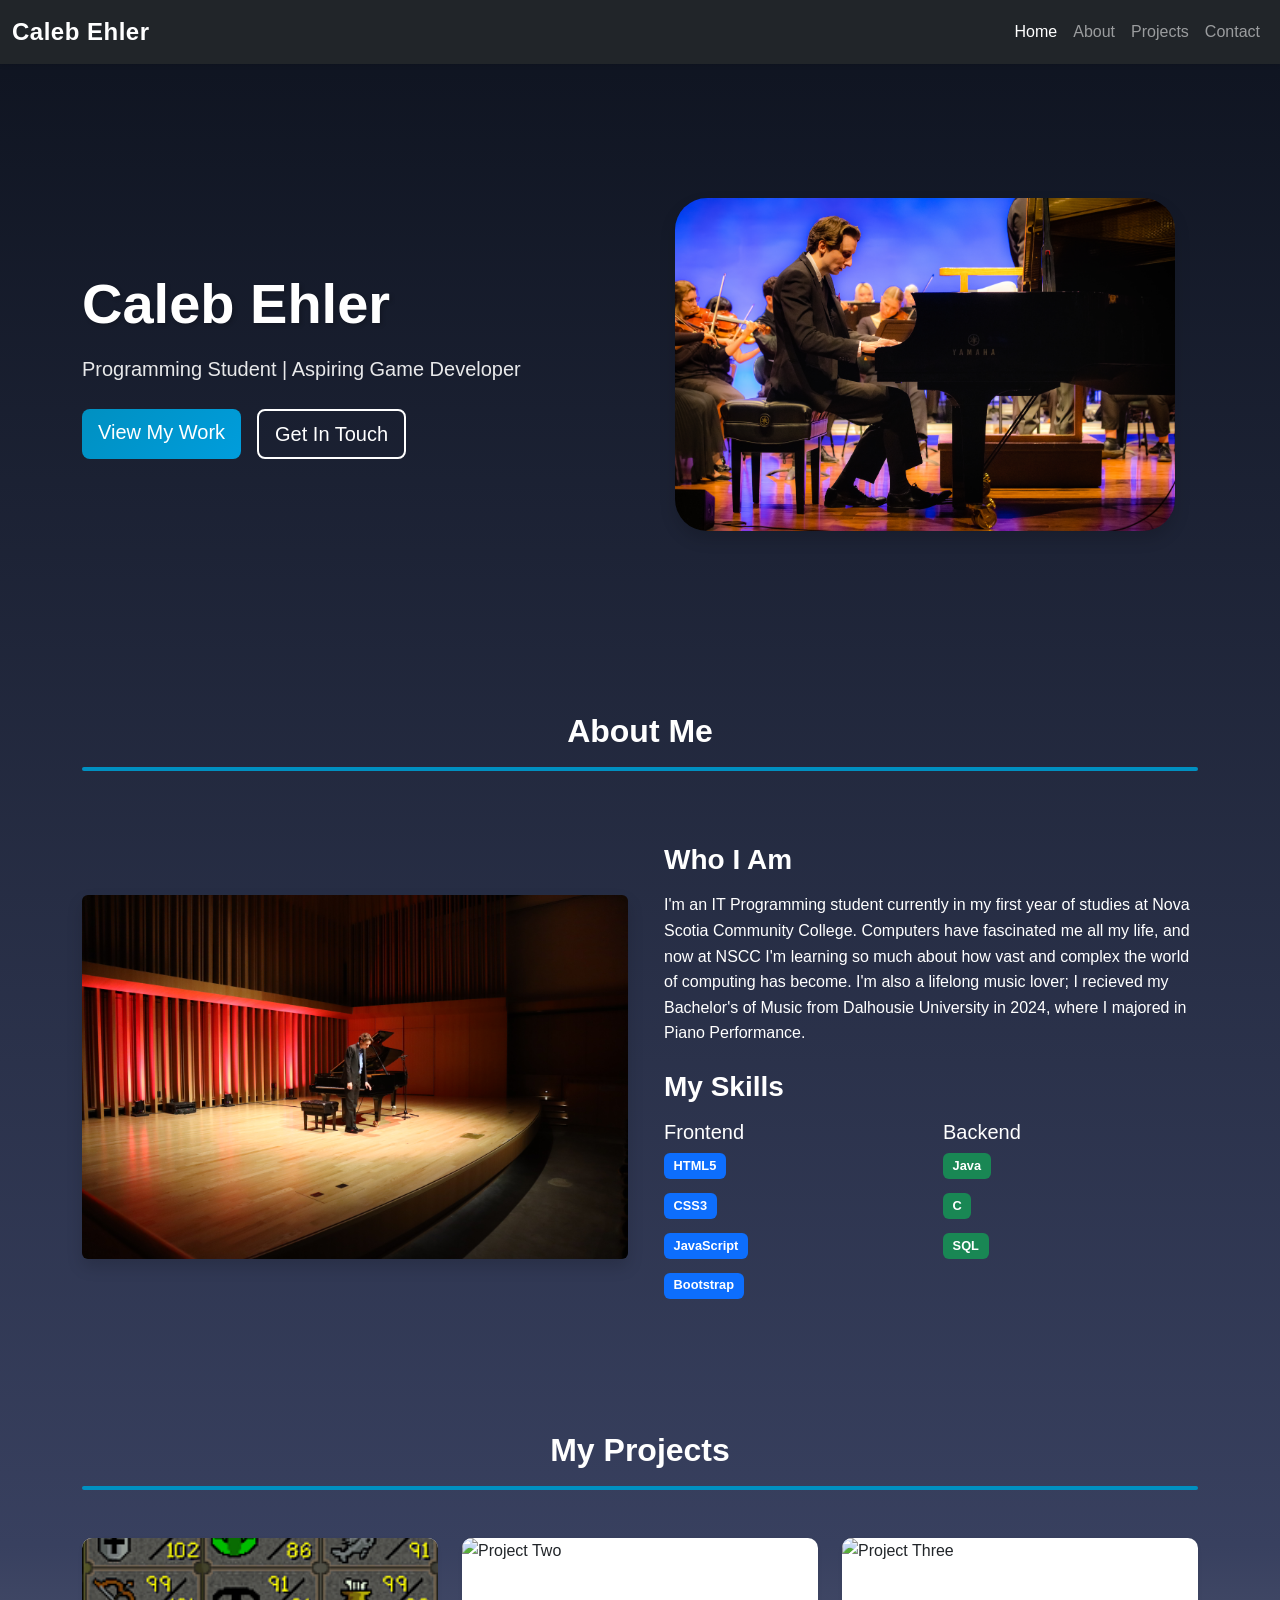
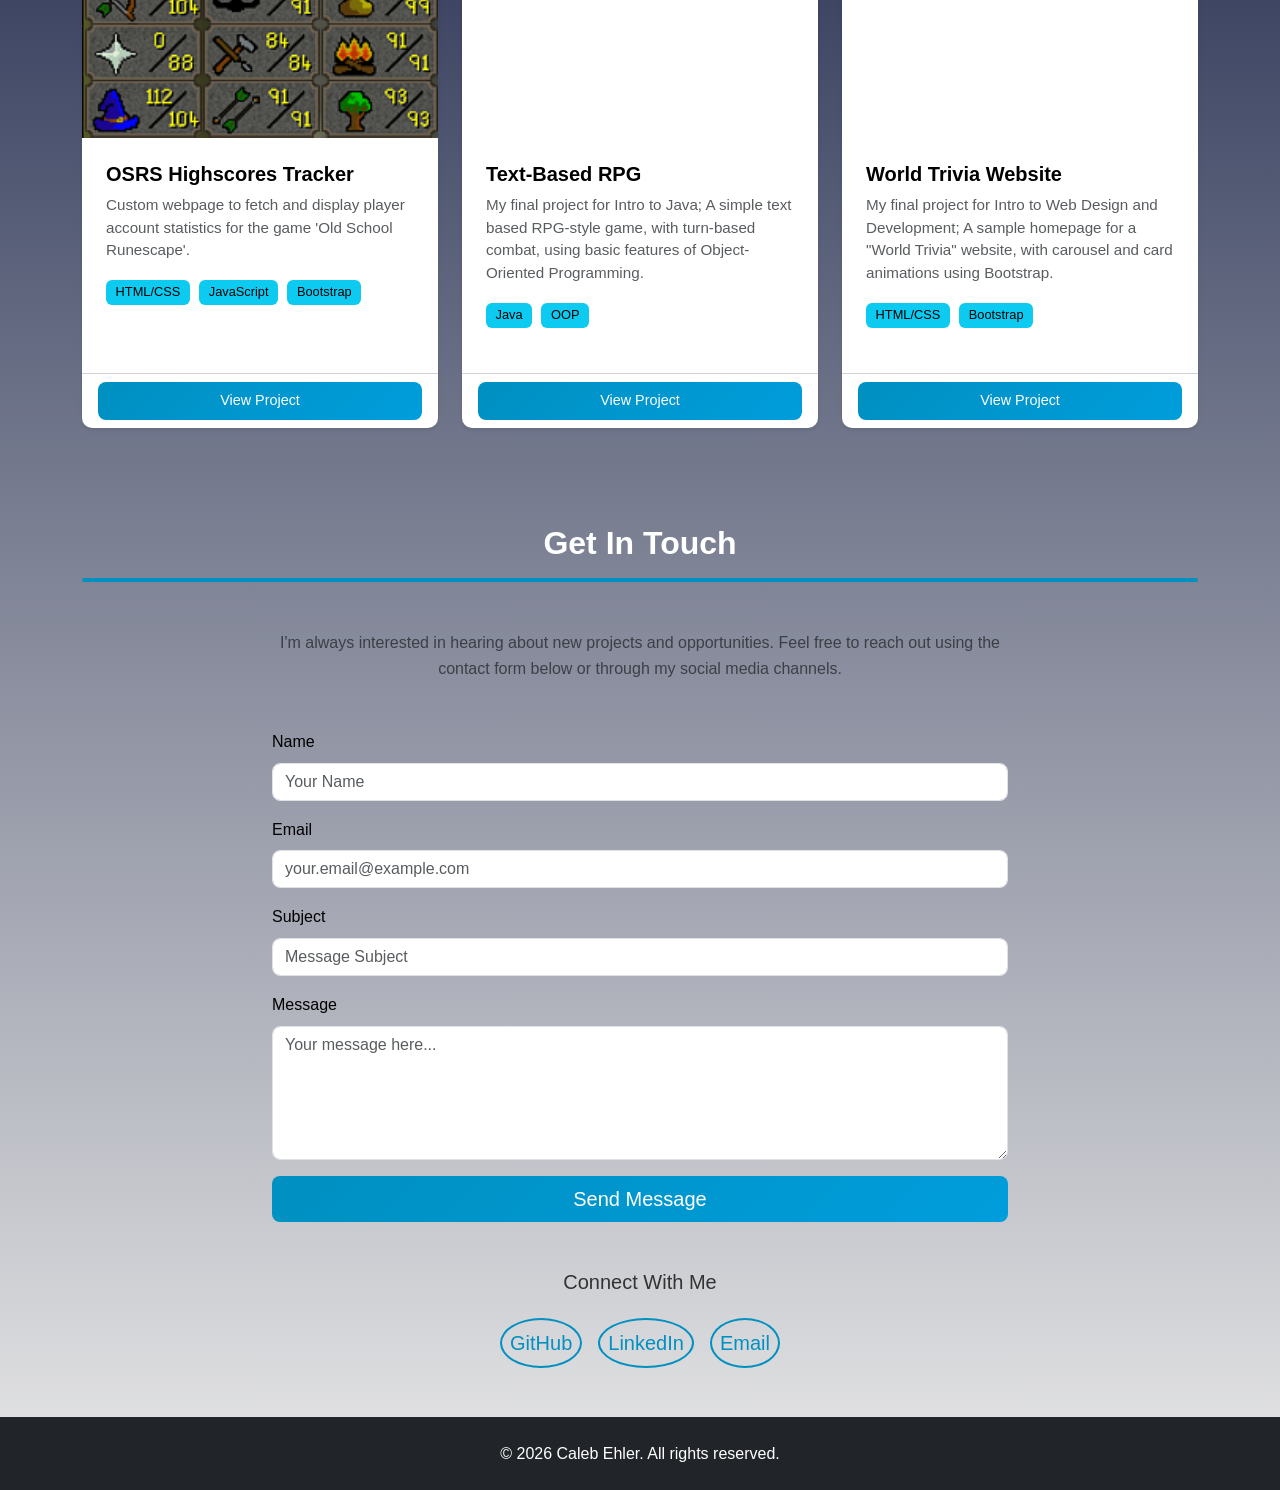
==== commit d817dd2b: "Added project link and image" ====
--- a/index.html
+++ b/index.html
@@ -41,14 +41,13 @@
                 <div class="col-lg-6 mb-4 mb-lg-0">
                     <h1 class="display-4 fw-bold mb-3">Caleb Ehler</h1>
                     <p class="lead mb-4">Programming Student | Aspiring Game Developer</p>
-                    <p class="mb-4">Sample paragraph text</p>
                     <div class="d-flex gap-3">
                         <a href="#projects" class="btn btn-primary btn-lg">View My Work</a>
                         <a href="#contact" class="btn btn-outline-primary btn-lg">Get In Touch</a>
                     </div>
                 </div>
                 <div class="col-lg-6 text-center">
-                    <img src="https://via.placeholder.com/400x400?text=Profile+Photo" alt="Profile Photo" class="img-fluid rounded-circle shadow" style="max-width: 400px;">
+                    <img src="images/cohn.jpg" alt="Profile Photo" class="img-fluid rounded-5 shadow" style="max-width: 500px;">
                 </div>
             </div>
         </div>
@@ -60,7 +59,7 @@
             <h2 class="text-center mb-5 fw-bold">About Me</h2>
             <div class="row align-items-center">
                 <div class="col-lg-6 mb-4 mb-lg-0">
-                    <img src="/images/MONEYSHOT.JPG" alt="About Photo" class="img-fluid rounded shadow">
+                    <img src="/images/bow.JPG" alt="About Photo" class="img-fluid rounded shadow">
                 </div>
                 <div class="col-lg-6 ps-lg-4">
                     <h3 class="mb-3">Who I Am</h3>
@@ -83,12 +82,10 @@
                                 <li><span class="badge bg-success">Java</span></li>
                                 <li><span class="badge bg-success">C</span></li>
                                 <li><span class="badge bg-success">SQL</span></li>
-                                <li><span class="badge bg-success">REST APIs</span></li>
+                                <!-- <li><span class="badge bg-success">REST APIs</span></li> -->
                             </ul>
                         </div>
                     </div>
-
-                    <p>Sample text</p>
                 </div>
             </div>
         </div>
@@ -102,18 +99,18 @@
                 <!-- Project 1 -->
                 <div class="col-md-6 col-lg-4">
                     <div class="card h-100 shadow-sm hover-shadow transition">
-                        <img src="https://via.placeholder.com/400x250?text=Project+One" class="card-img-top" alt="Project One">
+                        <img src="/images/skills-panel.png" class="card-img-top" alt="Project One">
                         <div class="card-body">
                             <h5 class="card-title">OSRS Highscores Tracker</h5>
                             <p class="card-text text-muted">Custom webpage to fetch and display player account statistics for the game 'Old School Runescape'.</p>
                             <div class="mb-3">
-                                <span class="badge bg-info">HTML</span>
-                                <span class="badge bg-info">Node.js</span>
+                                <span class="badge bg-info">HTML/CSS</span>
+                                <span class="badge bg-info">JavaScript</span>
                                 <span class="badge bg-info">Bootstrap</span>
                             </div>
                         </div>
                         <div class="card-footer bg-transparent">
-                            <a href="#" class="btn btn-primary btn-sm w-100">View Project</a>
+                            <a href="https://calebehler.github.io/osrs-highscores/" class="btn btn-primary btn-sm w-100">View Project</a>
                         </div>
                     </div>
                 </div>
@@ -131,7 +128,7 @@
                             </div>
                         </div>
                         <div class="card-footer bg-transparent">
-                            <a href="#" class="btn btn-primary btn-sm w-100">View Project</a>
+                            <a href="https://github.com/calebehler/PROG1700-final-project" class="btn btn-primary btn-sm w-100">View Project</a>
                         </div>
                     </div>
                 </div>
@@ -150,7 +147,7 @@
                             </div>
                         </div>
                         <div class="card-footer bg-transparent">
-                            <a href="#" class="btn btn-primary btn-sm w-100">View Project</a>
+                            <a href="https://calebehler.github.io/WEBD1000-final-project/" class="btn btn-primary btn-sm w-100">View Project</a>
                         </div>
                     </div>
                 </div>
@@ -164,6 +161,7 @@
             <h2 class="text-center mb-5 fw-bold">Get In Touch</h2>
             <div class="row justify-content-center">
                 <div class="col-lg-8">
+                    
                     <p class="text-center text-muted mb-5">I'm always interested in hearing about new projects and opportunities. Feel free to reach out using the contact form below or through my social media channels.</p>
                     
                     <form action="https://submit-form.com/yRbZFbyqj">
@@ -189,17 +187,18 @@
                             <button type="submit" class="btn btn-primary btn-lg">Send Message</button>
                         </div>
                     </form>
+                    
 
                     <div class="text-center mt-5">
                         <h5 class="mb-4">Connect With Me</h5>
                         <div class="d-flex gap-3 justify-content-center">
-                            <a href="https://github.com/calebehler" class="btn btn-outline-primary btn-sm rounded-circle p-2" title="GitHub">
+                            <a href="https://github.com/calebehler" class="btn btn-outline-primary btn-lg rounded-circle p-2" title="GitHub">
                                 GitHub
                             </a>
-                            <a href="https://www.linkedin.com/in/caleb-ehler/" class="btn btn-outline-primary btn-sm rounded-circle p-2" title="LinkedIn">
+                            <a href="https://www.linkedin.com/in/caleb-ehler/" class="btn btn-outline-primary btn-lg rounded-circle p-2" title="LinkedIn">
                                 LinkedIn
                             </a>
-                            <a href="mailto:calebehler99@gmail.com" class="btn btn-outline-primary btn-sm rounded-circle p-2" title="Email">
+                            <a href="mailto:calebehler99@gmail.com" class="btn btn-outline-primary btn-lg rounded-circle p-2" title="Email">
                                 Email
                             </a>
                         </div>
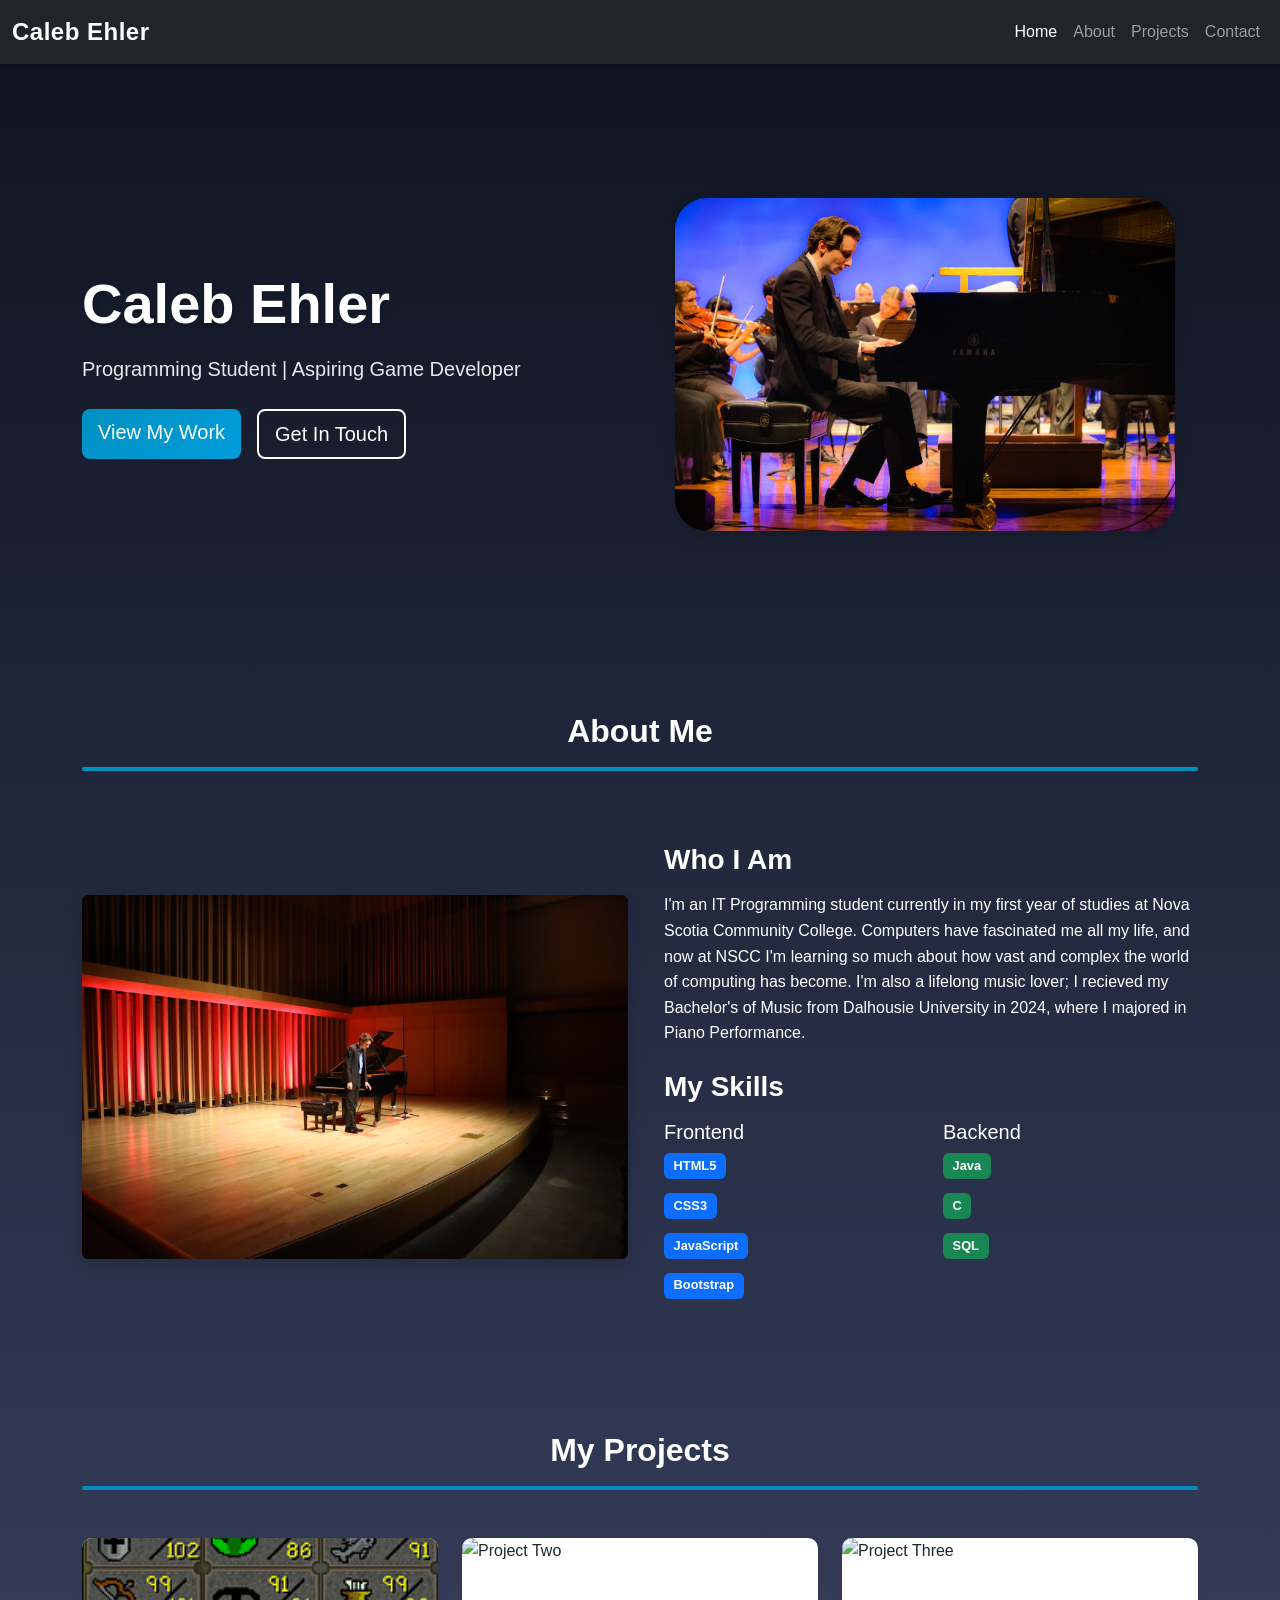
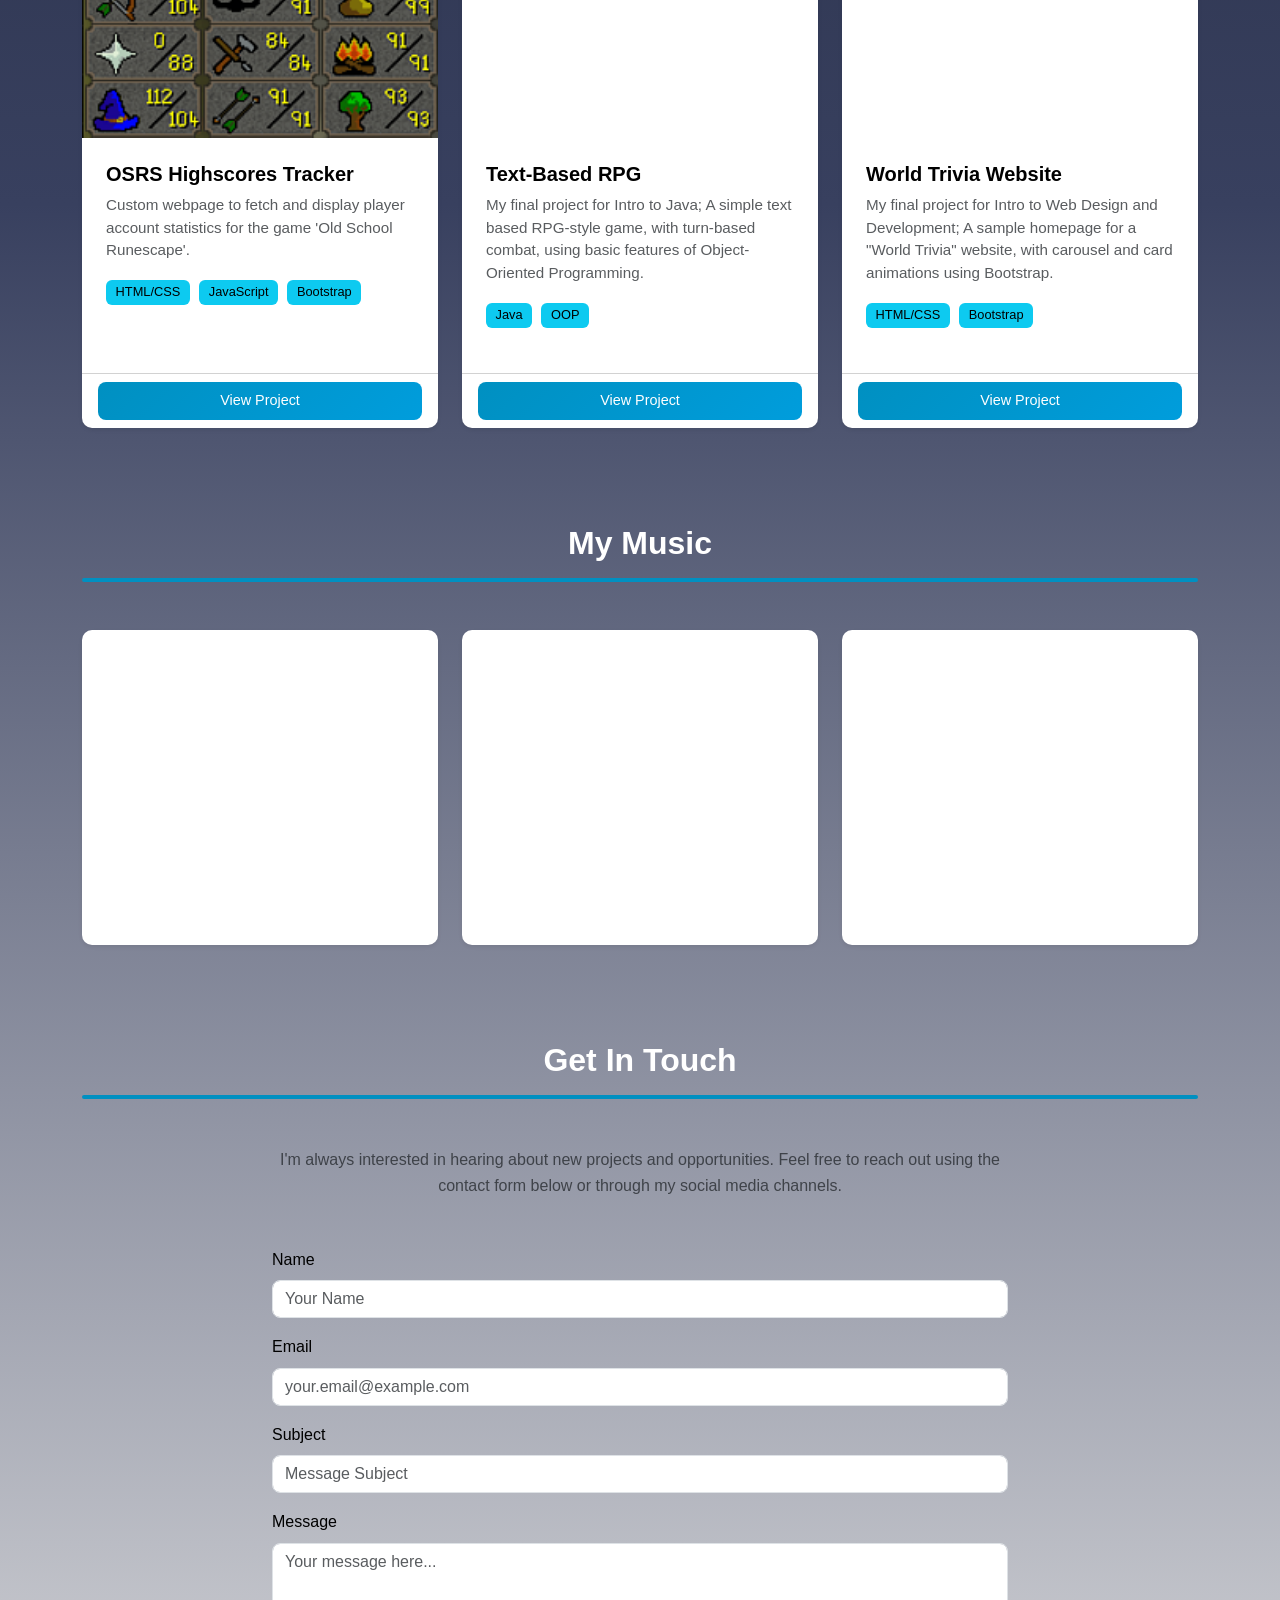
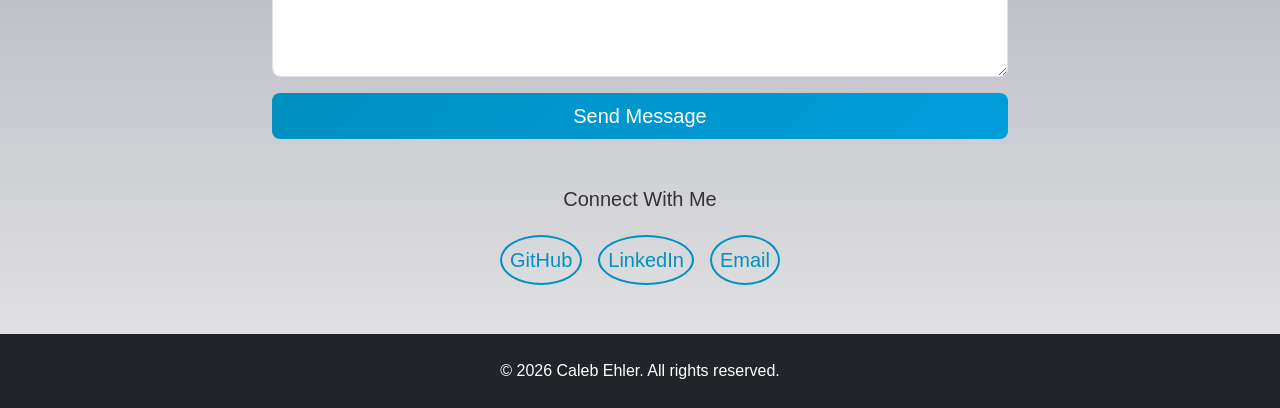
==== commit c0b9d99f: "Added new Music section with embedded videos" ====
--- a/index.html
+++ b/index.html
@@ -66,7 +66,11 @@
                     <p class="mb-3">I'm an IT Programming student currently in my first year of studies at Nova Scotia Community College. Computers have fascinated me all my life, and now at NSCC I'm learning so much about how vast and complex the world of computing has become.  I'm also a lifelong music lover; I recieved my Bachelor's of Music from Dalhousie University in 2024, where I majored in Piano Performance.</p>
                     
                     <h3 class="mb-3">My Skills</h3>
-                    <div class="row mb-3">
+                        <div class="row mb-3">
+
+
+
+                         
                         <div class="col-md-6">
                             <h5>Frontend</h5>
                             <ul class="list-unstyled">
@@ -82,9 +86,10 @@
                                 <li><span class="badge bg-success">Java</span></li>
                                 <li><span class="badge bg-success">C</span></li>
                                 <li><span class="badge bg-success">SQL</span></li>
-                                <!-- <li><span class="badge bg-success">REST APIs</span></li> -->
+                                
                             </ul>
                         </div>
+                        
                     </div>
                 </div>
             </div>
@@ -149,6 +154,35 @@
                         <div class="card-footer bg-transparent">
                             <a href="https://calebehler.github.io/WEBD1000-final-project/" class="btn btn-primary btn-sm w-100">View Project</a>
                         </div>
+                    </div>
+                </div>
+            </div>
+        </div>
+    </section>
+
+    <!-- Music Section-->
+    <section id="music" class="py-5">
+        <div class="container">
+            <h2 class="text-center mb-5 fw-bold">My Music</h2>
+            <div class="row g-4">
+                <!-- Project 1 -->
+                <div class="col-md-6 col-lg-4">
+                    <div class="card h-100 shadow-sm hover-shadow transition">
+                        <iframe width="560" height="315" src="https://www.youtube-nocookie.com/embed/ilTwkybBy04?si=aEGnOLEz9V8c1VMW" title="YouTube video player" frameborder="0" allow="accelerometer; autoplay; clipboard-write; encrypted-media; gyroscope; picture-in-picture; web-share" referrerpolicy="strict-origin-when-cross-origin" allowfullscreen></iframe>
+                    </div>
+                </div>
+
+                <!-- Project 1 -->
+                <div class="col-md-6 col-lg-4">
+                    <div class="card h-100 shadow-sm hover-shadow transition">
+                        <iframe width="560" height="315" src="https://www.youtube-nocookie.com/embed/UAXEzetrIs4?si=6a7Wu3q1Svhw2DR_" title="YouTube video player" frameborder="0" allow="accelerometer; autoplay; clipboard-write; encrypted-media; gyroscope; picture-in-picture; web-share" referrerpolicy="strict-origin-when-cross-origin" allowfullscreen></iframe>
+                    </div>
+                </div>
+
+                <!-- Project 1 -->
+                <div class="col-md-6 col-lg-4">
+                    <div class="card h-100 shadow-sm hover-shadow transition">
+                        <iframe width="560" height="315" src="https://www.youtube-nocookie.com/embed/Ri1SA59jm10?si=foDs5Et8mxPbBbVj" title="YouTube video player" frameborder="0" allow="accelerometer; autoplay; clipboard-write; encrypted-media; gyroscope; picture-in-picture; web-share" referrerpolicy="strict-origin-when-cross-origin" allowfullscreen></iframe>
                     </div>
                 </div>
             </div>
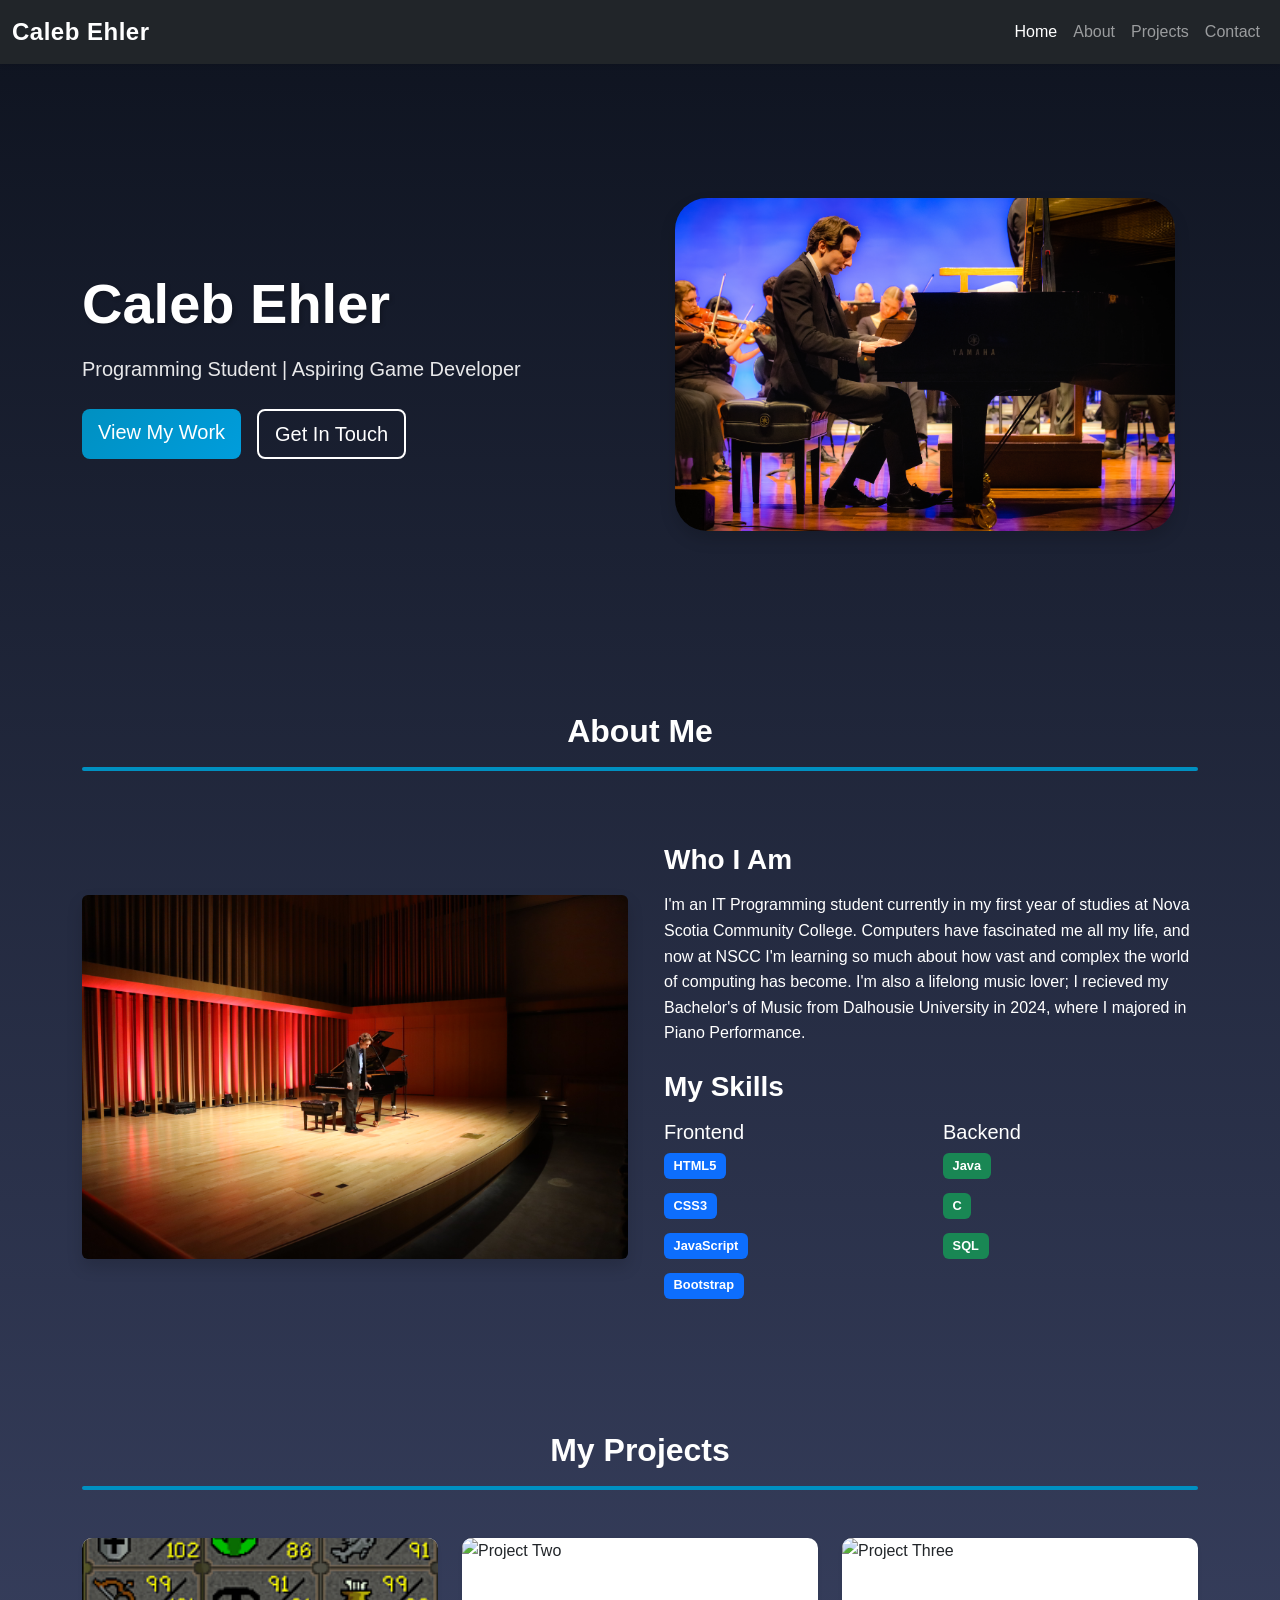
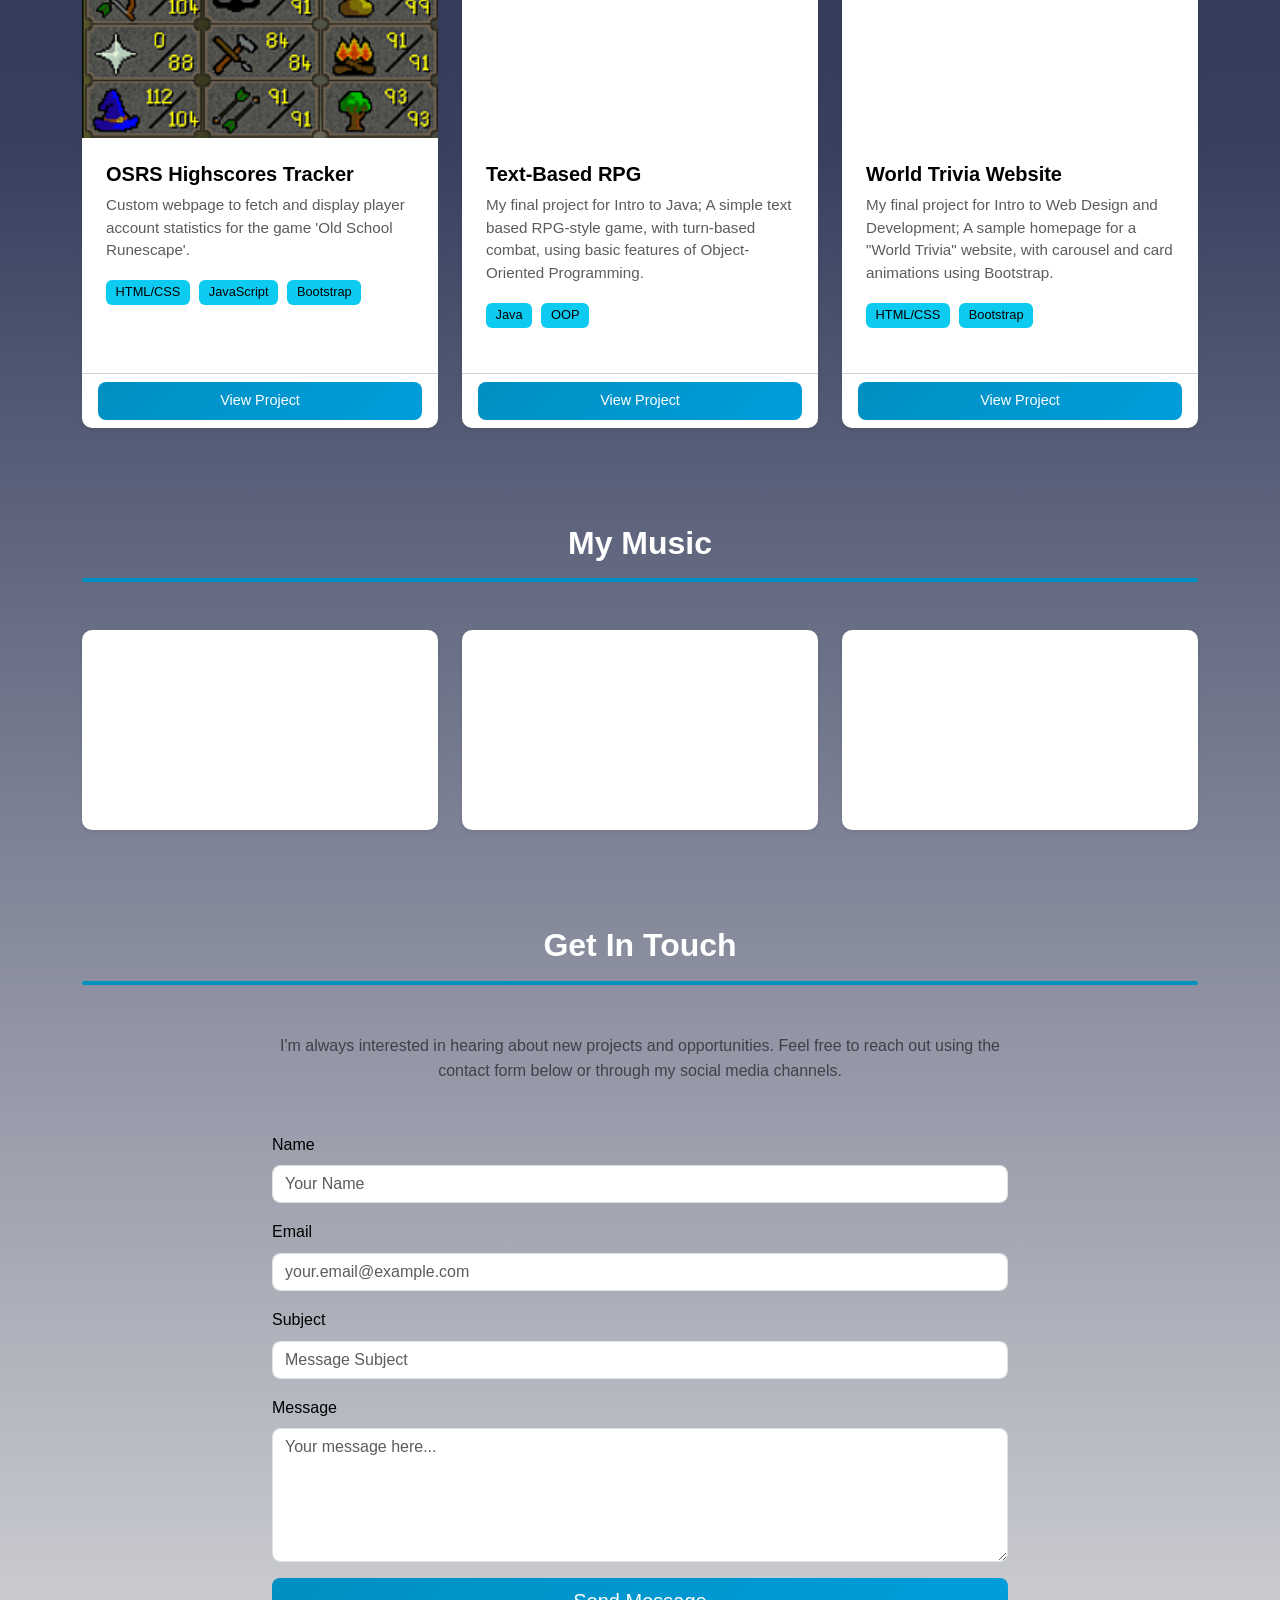
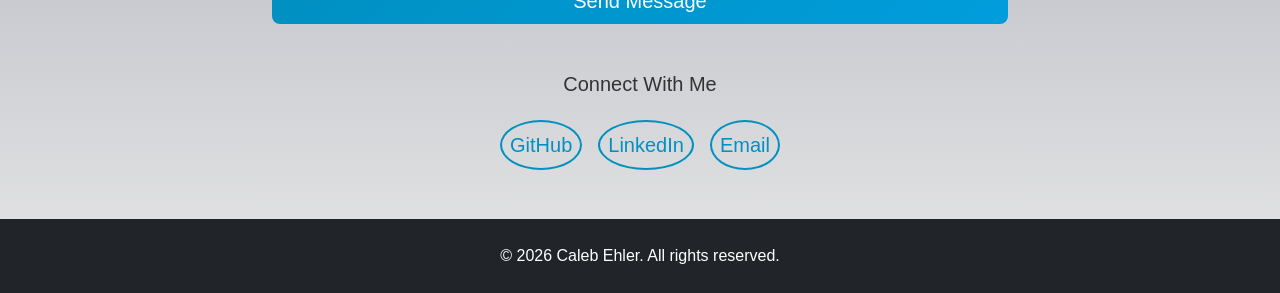
==== commit 6fcd6d72: "Fixed music video ratios" ====
--- a/index.html
+++ b/index.html
@@ -165,24 +165,30 @@
         <div class="container">
             <h2 class="text-center mb-5 fw-bold">My Music</h2>
             <div class="row g-4">
-                <!-- Project 1 -->
-                <div class="col-md-6 col-lg-4">
-                    <div class="card h-100 shadow-sm hover-shadow transition">
-                        <iframe width="560" height="315" src="https://www.youtube-nocookie.com/embed/ilTwkybBy04?si=aEGnOLEz9V8c1VMW" title="YouTube video player" frameborder="0" allow="accelerometer; autoplay; clipboard-write; encrypted-media; gyroscope; picture-in-picture; web-share" referrerpolicy="strict-origin-when-cross-origin" allowfullscreen></iframe>
-                    </div>
-                </div>
-
-                <!-- Project 1 -->
-                <div class="col-md-6 col-lg-4">
-                    <div class="card h-100 shadow-sm hover-shadow transition">
-                        <iframe width="560" height="315" src="https://www.youtube-nocookie.com/embed/UAXEzetrIs4?si=6a7Wu3q1Svhw2DR_" title="YouTube video player" frameborder="0" allow="accelerometer; autoplay; clipboard-write; encrypted-media; gyroscope; picture-in-picture; web-share" referrerpolicy="strict-origin-when-cross-origin" allowfullscreen></iframe>
-                    </div>
-                </div>
-
-                <!-- Project 1 -->
-                <div class="col-md-6 col-lg-4">
-                    <div class="card h-100 shadow-sm hover-shadow transition">
-                        <iframe width="560" height="315" src="https://www.youtube-nocookie.com/embed/Ri1SA59jm10?si=foDs5Et8mxPbBbVj" title="YouTube video player" frameborder="0" allow="accelerometer; autoplay; clipboard-write; encrypted-media; gyroscope; picture-in-picture; web-share" referrerpolicy="strict-origin-when-cross-origin" allowfullscreen></iframe>
+                <!-- Music 1 -->
+                <div class="col-md-6 col-lg-4">
+                    <div class="card h-100 shadow-sm hover-shadow transition">
+                        <div class="ratio ratio-16x9">
+                            <iframe src="https://www.youtube-nocookie.com/embed/ilTwkybBy04?si=aEGnOLEz9V8c1VMW" title="YouTube video player" frameborder="0" allow="accelerometer; autoplay; clipboard-write; encrypted-media; gyroscope; picture-in-picture; web-share" referrerpolicy="strict-origin-when-cross-origin" allowfullscreen></iframe>
+                        </div>
+                    </div>
+                </div>
+
+                <!-- Music 2 -->
+                <div class="col-md-6 col-lg-4">
+                    <div class="card h-100 shadow-sm hover-shadow transition">
+                        <div class="ratio ratio-16x9">
+                            <iframe src="https://www.youtube-nocookie.com/embed/UAXEzetrIs4?si=6a7Wu3q1Svhw2DR_" title="YouTube video player" frameborder="0" allow="accelerometer; autoplay; clipboard-write; encrypted-media; gyroscope; picture-in-picture; web-share" referrerpolicy="strict-origin-when-cross-origin" allowfullscreen></iframe>
+                        </div>
+                    </div>
+                </div>
+
+                <!-- Music 3 -->
+                <div class="col-md-6 col-lg-4">
+                    <div class="card h-100 shadow-sm hover-shadow transition">
+                        <div class="ratio ratio-16x9">
+                            <iframe src="https://www.youtube-nocookie.com/embed/Ri1SA59jm10?si=foDs5Et8mxPbBbVj" title="YouTube video player" frameborder="0" allow="accelerometer; autoplay; clipboard-write; encrypted-media; gyroscope; picture-in-picture; web-share" referrerpolicy="strict-origin-when-cross-origin" allowfullscreen></iframe>
+                        </div>
                     </div>
                 </div>
             </div>
